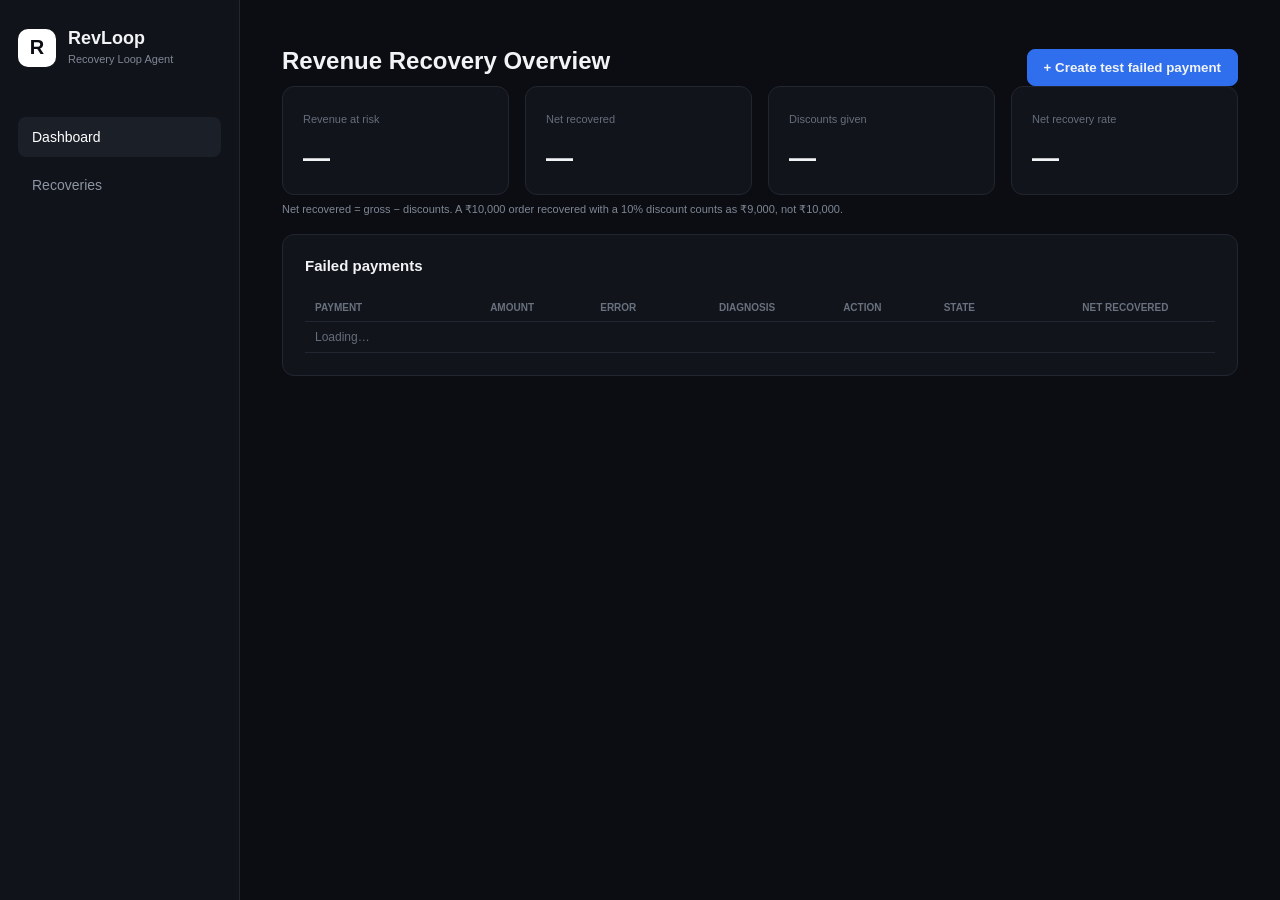
==== frontend/index.html @ 869bfd3f "Finalize RevLoop AI revenue recovery agent" ====
<!DOCTYPE html>
<html lang="en">
<head>
  <meta charset="UTF-8" />
  <meta name="viewport" content="width=device-width, initial-scale=1.0" />
  <title>RevLoop — AI Revenue Recovery Agent</title>
  <link rel="stylesheet" href="style.css" />
</head>
<body>
<div class="app">
  <aside class="sidebar">
    <div class="logo">
      <div class="logo-mark">R</div>
      <div><h1>RevLoop</h1><span>Recovery Loop Agent</span></div>
    </div>
    <nav>
      <a class="nav-item active" href="index.html">Dashboard</a>
      <a class="nav-item" href="recoveries.html">Recoveries</a>
    </nav>
    <div class="sidebar-bottom">
      <span class="honesty-note" id="mode-note"></span>
    </div>
  </aside>

  <main class="main">
    <div class="panel-header">
      <h2>Revenue Recovery Overview</h2>
      <div class="action-buttons">
        <button class="primary" id="seed-btn">+ Create test failed payment</button>
      </div>
    </div>

    <div class="metrics" id="metrics">
      <div class="metric-card"><div class="metric-top"><span class="metric-label">Revenue at risk</span></div><div class="metric-value" id="m-at-risk">—</div></div>
      <div class="metric-card"><div class="metric-top"><span class="metric-label">Net recovered</span></div><div class="metric-value" id="m-net">—</div></div>
      <div class="metric-card"><div class="metric-top"><span class="metric-label">Discounts given</span></div><div class="metric-value" id="m-disc">—</div></div>
      <div class="metric-card"><div class="metric-top"><span class="metric-label">Net recovery rate</span></div><div class="metric-value" id="m-rate">—</div></div>
    </div>
    <p class="honesty-note">Net recovered = gross − discounts. A ₹10,000 order recovered with a 10% discount counts as ₹9,000, not ₹10,000.</p>

    <div class="panel transactions-panel">
      <div class="panel-header"><h3>Failed payments</h3></div>
      <div class="table-wrapper">
        <table class="ev-table" id="txn-table">
          <thead><tr>
            <th>Payment</th><th>Amount</th><th>Error</th><th>Diagnosis</th>
            <th>Action</th><th>State</th><th>Net recovered</th><th></th>
          </tr></thead>
          <tbody><tr><td colspan="8" class="loading">Loading…</td></tr></tbody>
        </table>
      </div>
    </div>
  </main>
</div>
<script src="common.js"></script>
<script src="app.js"></script>
</body>
</html>
---- frontend/style.css ----
* {
    box-sizing: border-box;
    margin: 0;
    padding: 0;
}

body {
    font-family: Inter, Arial, sans-serif;
    background: #0b0d12;
    color: #f1f3f5;
}

.app {
    display: flex;
    min-height: 100vh;
}


/* SIDEBAR */

.sidebar {
    width: 240px;
    background: #10131a;
    border-right: 1px solid #222630;
    padding: 28px 18px;
    display: flex;
    flex-direction: column;
}

.logo {
    display: flex;
    align-items: center;
    gap: 12px;
    margin-bottom: 50px;
}

.logo-mark {
    width: 38px;
    height: 38px;
    border-radius: 10px;
    background: #ffffff;
    color: #0b0d12;
    display: flex;
    align-items: center;
    justify-content: center;
    font-weight: 800;
    font-size: 20px;
}

.logo h1 {
    font-size: 18px;
}

.logo span {
    color: #7f8795;
    font-size: 11px;
}

nav {
    display: flex;
    flex-direction: column;
    gap: 8px;
}

.nav-item {
    padding: 12px 14px;
    border-radius: 8px;
    color: #8d95a3;
    text-decoration: none;
    display: flex;
    gap: 12px;
    align-items: center;
    font-size: 14px;
}

.nav-item.active {
    background: #1b1f28;
    color: white;
}

.sidebar-bottom {
    margin-top: auto;
}

.ai-status {
    border: 1px solid #252a34;
    border-radius: 10px;
    padding: 12px;
    display: flex;
    gap: 10px;
    align-items: center;
}

.status-dot,
.pulse {
    width: 8px;
    height: 8px;
    border-radius: 50%;
    background: #54d68a;
}

.ai-status strong {
    display: block;
    font-size: 12px;
}

.ai-status span {
    color: #727987;
    font-size: 10px;
}


/* MAIN */

.main {
    flex: 1;
    padding: 35px 42px;
    max-width: 1500px;
}

.header {
    display: flex;
    justify-content: space-between;
    align-items: center;
    margin-bottom: 30px;
}

.header h2 {
    font-size: 26px;
}

.header p {
    color: #7e8694;
    margin-top: 5px;
}

.header-status {
    border: 1px solid #27302d;
    padding: 9px 13px;
    border-radius: 20px;
    font-size: 12px;
    color: #a9b1bc;
    display: flex;
    gap: 8px;
    align-items: center;
}


/* METRICS */

.metrics {
    display: grid;
    grid-template-columns: repeat(4, 1fr);
    gap: 16px;
}

.metric-card,
.panel {
    background: #11141b;
    border: 1px solid #222630;
    border-radius: 12px;
}

.metric-card {
    padding: 20px;
}

.metric-top {
    display: flex;
    justify-content: space-between;
    color: #858d9b;
    font-size: 13px;
}

.metric-icon {
    width: 28px;
    height: 28px;
    border-radius: 7px;
    background: #1c2029;
    display: flex;
    align-items: center;
    justify-content: center;
    color: white;
}

.metric-value {
    font-size: 27px;
    font-weight: 700;
    margin-top: 18px;
}

.metric-label {
    color: #666e7c;
    font-size: 11px;
    margin-top: 6px;
}


/* PANELS */

.overview-grid {
    display: grid;
    grid-template-columns: 1fr 1fr;
    gap: 16px;
    margin-top: 18px;
}

.panel {
    padding: 22px;
}

.panel-header {
    display: flex;
    justify-content: space-between;
    align-items: center;
}

.panel-header h3 {
    font-size: 15px;
}

.panel-header p {
    color: #697180;
    font-size: 11px;
    margin-top: 4px;
}

.panel-header button {
    background: #1c2029;
    border: 1px solid #2b303a;
    color: white;
    padding: 7px 12px;
    border-radius: 6px;
    cursor: pointer;
}


/* RECOVERY */

.recovery-visual {
    display: flex;
    align-items: center;
    gap: 40px;
    margin-top: 25px;
}

.circle {
    width: 150px;
    height: 150px;
    border-radius: 50%;
    border: 12px solid #242a34;
    display: flex;
    justify-content: center;
    align-items: center;
}

.circle strong {
    display: block;
    text-align: center;
    font-size: 26px;
}

.circle span {
    color: #737b88;
    font-size: 10px;
}

.recovery-info {
    display: flex;
    flex-direction: column;
    gap: 14px;
}

.recovery-info span {
    display: block;
    color: #717987;
    font-size: 11px;
}

.recovery-info strong {
    font-size: 15px;
}


/* AI */

.ai-badge {
    background: #242833;
    border-radius: 5px;
    padding: 5px 8px;
    font-size: 10px;
}

#ai-decision {
    display: flex;
    gap: 15px;
    align-items: flex-start;
    margin-top: 30px;
}

.decision-icon {
    width: 42px;
    height: 42px;
    border-radius: 10px;
    background: #1d2823;
    display: flex;
    justify-content: center;
    align-items: center;
}

#ai-decision strong {
    font-size: 14px;
}

#ai-decision p {
    color: #747c89;
    font-size: 12px;
    line-height: 1.6;
    margin-top: 6px;
}


/* TABLE */

.transactions-panel {
    margin-top: 18px;
}

.table-wrapper {
    overflow-x: auto;
    margin-top: 20px;
}

table {
    width: 100%;
    border-collapse: collapse;
}

th {
    text-align: left;
    color: #69717e;
    font-size: 10px;
    text-transform: uppercase;
    padding: 12px;
    border-bottom: 1px solid #242832;
}

td {
    padding: 15px 12px;
    border-bottom: 1px solid #1d2129;
    font-size: 12px;
}

.payment-id {
    font-family: monospace;
    color: #c7ccd4;
}

.failure {
    color: #b4bbc5;
}

.recovery {
    color: #8ed9ad;
}

.badge {
    padding: 5px 8px;
    border-radius: 5px;
    font-size: 10px;
}

.badge-failed {
    background: #292022;
    color: #e0a5a5;
}

.badge-recovered {
    background: #1d2922;
    color: #8fd8a9;
}

.loading {
    text-align: center;
    color: #656d79;
    padding: 30px;
}


/* MOBILE */

@media (max-width: 900px) {

    .sidebar {
        display: none;
    }

    .main {
        padding: 25px 18px;
    }

    .metrics {
        grid-template-columns: 1fr 1fr;
    }

    .overview-grid {
        grid-template-columns: 1fr;
    }
}

@media (max-width: 550px) {

    .metrics {
        grid-template-columns: 1fr;
    }
}

/* ============================= */
/* TRANSACTION DETAILS */
/* ============================= */

.back-link {
    display: inline-block;
    color: #858d9b;
    text-decoration: none;
    font-size: 12px;
    margin-bottom: 12px;
}

.back-link:hover {
    color: white;
}

.transaction-loading {
    margin-top: 18px;
}

.transaction-error {
    margin-top: 18px;
    padding: 30px;
}

.transaction-error h3 {
    font-size: 16px;
    margin-bottom: 8px;
}

.transaction-error p {
    color: #747c89;
    font-size: 12px;
    margin-bottom: 20px;
}

.transaction-hero {
    margin-top: 18px;
    padding: 28px;
    display: flex;
    justify-content: space-between;
    align-items: center;
}

.detail-label {
    display: block;
    color: #69717e;
    font-size: 10px;
    text-transform: uppercase;
    letter-spacing: 0.6px;
    margin-bottom: 8px;
}

.transaction-amount {
    font-size: 34px;
    font-weight: 700;
    margin-bottom: 12px;
}

.transaction-summary {
    display: flex;
    gap: 50px;
}

.transaction-summary span {
    display: block;
    color: #69717e;
    font-size: 10px;
    margin-bottom: 6px;
}

.transaction-summary strong {
    font-size: 13px;
}

.transaction-grid {
    display: grid;
    grid-template-columns: 1fr 1fr;
    gap: 18px;
    margin-top: 18px;
}

.detail-panel {
    padding: 22px;
    margin-top: 18px;
}

.transaction-grid .detail-panel {
    margin-top: 0;
}

.detail-list {
    margin-top: 22px;
}

.detail-row {
    display: flex;
    justify-content: space-between;
    gap: 20px;
    padding: 13px 0;
    border-bottom: 1px solid #1d2129;
}

.detail-row:last-child {
    border-bottom: none;
}

.detail-row span {
    color: #737b88;
    font-size: 11px;
}

.detail-row strong {
    color: #d6dae0;
    font-size: 12px;
    text-align: right;
}

.detail-row-column {
    display: block;
}

.detail-row-column strong {
    display: block;
    text-align: left;
    margin-top: 8px;
    line-height: 1.6;
}

.mono {
    font-family: monospace;
}

.error-code {
    color: #dca4a4 !important;
}

.ai-detail-panel {
    margin-top: 18px;
}

.ai-decision-detail {
    display: flex;
    gap: 15px;
    align-items: flex-start;
    margin-top: 25px;
}

.ai-decision-detail .decision-icon {
    flex-shrink: 0;
}

.ai-action {
    display: block;
    font-size: 16px !important;
    margin-bottom: 7px;
}

.ai-decision-detail p {
    color: #747c89;
    font-size: 12px;
    line-height: 1.6;
    max-width: 700px;
}

.recovery-area {
    margin-top: 22px;
}

.recovery-area .recovery-info {
    display: grid;
    grid-template-columns: 180px 1fr;
    gap: 18px;
}

.recovery-area .recovery-info span {
    display: block;
    color: #69717e;
    font-size: 10px;
    margin-bottom: 6px;
}

.recovery-area .recovery-info strong {
    font-size: 12px;
    color: #d6dae0;
    word-break: break-all;
}

.recovery-button {
    display: inline-block;
    background: #f1f3f5;
    color: #0b0d12;
    text-decoration: none;
    padding: 9px 14px;
    border-radius: 6px;
    font-size: 11px;
    font-weight: 600;
}

.recovery-button:hover {
    opacity: 0.9;
}

/* ============================= */
/* SIDEBAR NAVIGATION FIX */
/* ============================= */

.sidebar {
    position: relative;
    z-index: 100;
}

.sidebar nav {
    position: relative;
    z-index: 101;
}

.nav-item {
    position: relative;
    z-index: 102;
    cursor: pointer;
}

.nav-item:hover {
    background: #181c24;
    color: white;
}
/* =========================================================
   THEME SYSTEM
   ========================================================= */

/* Theme transition */
body,
.sidebar,
.metric-card,
.panel,
.ai-status,
.nav-item,
.panel-header button,
.metric-icon,
.header-status,
.circle,
.ai-badge,
.detail-row {
    transition:
        background-color 0.2s ease,
        color 0.2s ease,
        border-color 0.2s ease;
}


/* =========================================================
   LIGHT MODE
   ========================================================= */

body.light-mode {
    background: #f5f6f8;
    color: #17191d;
}


/* SIDEBAR */

body.light-mode .sidebar {
    background: #ffffff;
    border-right-color: #e1e4e8;
}

body.light-mode .logo-mark {
    background: #17191d;
    color: #ffffff;
}

body.light-mode .logo h1 {
    color: #17191d;
}

body.light-mode .logo span {
    color: #7b818b;
}

body.light-mode .nav-item {
    color: #68707c;
}

body.light-mode .nav-item:hover {
    background: #f1f3f5;
    color: #17191d;
}

body.light-mode .nav-item.active {
    background: #e9ebef;
    color: #17191d;
}

body.light-mode .ai-status {
    border-color: #e1e4e8;
}

body.light-mode .ai-status strong {
    color: #25282d;
}

body.light-mode .ai-status span {
    color: #858b95;
}


/* HEADER */

body.light-mode .header h2 {
    color: #17191d;
}

body.light-mode .header p {
    color: #747b86;
}

body.light-mode .header-status {
    border-color: #dfe3e7;
    color: #68707c;
}


/* CARDS / PANELS */

body.light-mode .metric-card,
body.light-mode .panel {
    background: #ffffff;
    border-color: #e1e4e8;
}

body.light-mode .metric-top {
    color: #6e7580;
}

body.light-mode .metric-icon {
    background: #f0f2f4;
    color: #25282d;
}

body.light-mode .metric-value {
    color: #17191d;
}

body.light-mode .metric-label {
    color: #858b95;
}


/* PANEL HEADERS */

body.light-mode .panel-header h3 {
    color: #25282d;
}

body.light-mode .panel-header p {
    color: #7b818b;
}

body.light-mode .panel-header button {
    background: #f0f2f4;
    border-color: #dce0e5;
    color: #25282d;
}

body.light-mode .panel-header button:hover {
    background: #e7e9ec;
}


/* RECOVERY */

body.light-mode .circle {
    border-color: #e1e4e8;
}

body.light-mode .circle strong {
    color: #17191d;
}

body.light-mode .circle span {
    color: #7b818b;
}

body.light-mode .recovery-info span {
    color: #7b818b;
}

body.light-mode .recovery-info strong {
    color: #25282d;
}


/* AI */

body.light-mode .ai-badge {
    background: #eef0f3;
    color: #4f5661;
}

body.light-mode .decision-icon {
    background: #edf5ef;
    color: #25633c;
}

body.light-mode #ai-decision strong {
    color: #25282d;
}

body.light-mode #ai-decision p {
    color: #747b86;
}


/* TABLE */

body.light-mode th {
    color: #737a85;
    border-bottom-color: #e1e4e8;
}

body.light-mode td {
    color: #343941;
    border-bottom-color: #eceef1;
}

body.light-mode .payment-id {
    color: #343941;
}

body.light-mode .failure {
    color: #656c77;
}

body.light-mode .recovery {
    color: #277344;
}

body.light-mode .loading {
    color: #858b95;
}


/* BADGES */

body.light-mode .badge-failed {
    background: #f8eded;
    color: #a34c4c;
}

body.light-mode .badge-recovered {
    background: #edf7f0;
    color: #287447;
}


/* TRANSACTION DETAILS */

body.light-mode .back-link {
    color: #69717d;
}

body.light-mode .back-link:hover {
    color: #17191d;
}

body.light-mode .detail-label {
    color: #747b86;
}

body.light-mode .transaction-amount {
    color: #17191d;
}

body.light-mode .transaction-summary span {
    color: #747b86;
}

body.light-mode .transaction-summary strong {
    color: #25282d;
}

body.light-mode .detail-row {
    border-bottom-color: #e6e8eb;
}

body.light-mode .detail-row span {
    color: #747b86;
}

body.light-mode .detail-row strong {
    color: #343941;
}

body.light-mode .error-code {
    color: #a34c4c !important;
}

body.light-mode .ai-decision-detail p {
    color: #747b86;
}

body.light-mode .recovery-area .recovery-info span {
    color: #747b86;
}

body.light-mode .recovery-area .recovery-info strong {
    color: #343941;
}

body.light-mode .recovery-button {
    background: #17191d;
    color: #ffffff;
}


/* =========================================================
   SETTINGS PAGE
   ========================================================= */

.settings-section {
    margin-top: 18px;
}

.settings-list {
    margin-top: 20px;
}

.setting-row {
    display: flex;
    justify-content: space-between;
    align-items: center;
    gap: 30px;
    padding: 18px 0;
    border-bottom: 1px solid #242832;
}

.setting-row:last-child {
    border-bottom: none;
}

.setting-info strong {
    display: block;
    font-size: 13px;
    margin-bottom: 5px;
}

.setting-info p {
    color: #747c89;
    font-size: 11px;
    line-height: 1.5;
}


/* THEME TOGGLE */

.theme-toggle {
    display: flex;
    background: #1b1f28;
    border: 1px solid #2a2f39;
    border-radius: 8px;
    padding: 4px;
    gap: 4px;
    flex-shrink: 0;
}

.theme-option {
    border: none;
    background: transparent;
    color: #858d9b;
    padding: 8px 14px;
    border-radius: 6px;
    cursor: pointer;
    font-size: 11px;
}

.theme-option:hover {
    color: white;
}

.theme-option.active {
    background: #f1f3f5;
    color: #0b0d12;
}


/* STATUS */

.system-status {
    display: flex;
    align-items: center;
    gap: 9px;
}

.system-status .status-dot {
    flex-shrink: 0;
}

.status-online {
    color: #54d68a;
    font-size: 12px;
}


/* LIGHT SETTINGS */

body.light-mode .setting-row {
    border-bottom-color: #e4e7ea;
}

body.light-mode .setting-info strong {
    color: #25282d;
}

body.light-mode .setting-info p {
    color: #747b86;
}

body.light-mode .theme-toggle {
    background: #f0f2f4;
    border-color: #dce0e5;
}

body.light-mode .theme-option {
    color: #737a85;
}

body.light-mode .theme-option:hover {
    color: #17191d;
}

body.light-mode .theme-option.active {
    background: #17191d;
    color: #ffffff;
}
/* =========================================================
   SETTINGS
   ========================================================= */

.settings-section {
    margin-top: 18px;
}

.settings-list {
    margin-top: 20px;
}

.setting-row {
    display: flex;
    justify-content: space-between;
    align-items: center;
    gap: 30px;
    padding: 18px 0;
    border-bottom: 1px solid #242832;
}

.setting-row:last-child {
    border-bottom: none;
}

.setting-info {
    flex: 1;
}

.setting-info strong {
    display: block;
    font-size: 13px;
    margin-bottom: 5px;
}

.setting-info p {
    color: #747c89;
    font-size: 11px;
    line-height: 1.5;
}


/* THEME TOGGLE */

.theme-toggle {
    display: flex;
    background: #1b1f28;
    border: 1px solid #2a2f39;
    border-radius: 8px;
    padding: 4px;
    gap: 4px;
    flex-shrink: 0;
}

.theme-option {
    border: none;
    background: transparent;
    color: #858d9b;
    padding: 8px 14px;
    border-radius: 6px;
    cursor: pointer;
    font-size: 11px;
    font-family: inherit;
}

.theme-option:hover {
    color: white;
}

.theme-option.active {
    background: #f1f3f5;
    color: #0b0d12;
}


/* SYSTEM STATUS */

.system-status {
    display: flex;
    align-items: center;
    gap: 9px;
    flex-shrink: 0;
}

.status-online {
    color: #54d68a;
    font-size: 12px;
}

.status-offline {
    color: #d66a6a;
    font-size: 12px;
}

.offline-dot {
    background: #d66a6a !important;
}


/* =========================================================
   LIGHT MODE
   ========================================================= */

body.light-mode {
    background: #f5f6f8;
    color: #17191d;
}

body.light-mode .sidebar {
    background: #ffffff;
    border-right-color: #e1e4e8;
}

body.light-mode .logo-mark {
    background: #17191d;
    color: #ffffff;
}

body.light-mode .logo h1 {
    color: #17191d;
}

body.light-mode .logo span {
    color: #7b818b;
}

body.light-mode .nav-item {
    color: #68707c;
}

body.light-mode .nav-item:hover {
    background: #f1f3f5;
    color: #17191d;
}

body.light-mode .nav-item.active {
    background: #e9ebef;
    color: #17191d;
}

body.light-mode .header h2 {
    color: #17191d;
}

body.light-mode .header p {
    color: #747b86;
}

body.light-mode .header-status {
    border-color: #dfe3e7;
    color: #68707c;
}

body.light-mode .metric-card,
body.light-mode .panel {
    background: #ffffff;
    border-color: #e1e4e8;
}

body.light-mode .metric-top {
    color: #6e7580;
}

body.light-mode .metric-icon {
    background: #f0f2f4;
    color: #25282d;
}

body.light-mode .metric-value {
    color: #17191d;
}

body.light-mode .metric-label {
    color: #858b95;
}

body.light-mode .panel-header h3 {
    color: #25282d;
}

body.light-mode .panel-header p {
    color: #7b818b;
}

body.light-mode .panel-header button {
    background: #f0f2f4;
    border-color: #dce0e5;
    color: #25282d;
}

body.light-mode .circle {
    border-color: #e1e4e8;
}

body.light-mode .circle strong {
    color: #17191d;
}

body.light-mode .circle span {
    color: #7b818b;
}

body.light-mode .recovery-info span {
    color: #7b818b;
}

body.light-mode .recovery-info strong {
    color: #25282d;
}

body.light-mode .ai-badge {
    background: #eef0f3;
    color: #4f5661;
}

body.light-mode .decision-icon {
    background: #edf5ef;
    color: #25633c;
}

body.light-mode #ai-decision strong {
    color: #25282d;
}

body.light-mode #ai-decision p {
    color: #747b86;
}

body.light-mode th {
    color: #737a85;
    border-bottom-color: #e1e4e8;
}

body.light-mode td {
    color: #343941;
    border-bottom-color: #eceef1;
}

body.light-mode .payment-id {
    color: #343941;
}

body.light-mode .failure {
    color: #656c77;
}

body.light-mode .loading {
    color: #858b95;
}

body.light-mode .badge-failed {
    background: #f8eded;
    color: #a34c4c;
}

body.light-mode .badge-recovered {
    background: #edf7f0;
    color: #287447;
}

body.light-mode .back-link {
    color: #69717d;
}

body.light-mode .back-link:hover {
    color: #17191d;
}

body.light-mode .detail-label {
    color: #747b86;
}

body.light-mode .transaction-amount {
    color: #17191d;
}

body.light-mode .transaction-summary span {
    color: #747b86;
}

body.light-mode .transaction-summary strong {
    color: #25282d;
}

body.light-mode .detail-row {
    border-bottom-color: #e6e8eb;
}

body.light-mode .detail-row span {
    color: #747b86;
}

body.light-mode .detail-row strong {
    color: #343941;
}

body.light-mode .error-code {
    color: #a34c4c !important;
}

body.light-mode .ai-decision-detail p {
    color: #747b86;
}

body.light-mode .recovery-area .recovery-info span {
    color: #747b86;
}

body.light-mode .recovery-area .recovery-info strong {
    color: #343941;
}

body.light-mode .recovery-button {
    background: #17191d;
    color: #ffffff;
}


/* SETTINGS LIGHT MODE */

body.light-mode .setting-row {
    border-bottom-color: #e4e7ea;
}

body.light-mode .setting-info strong {
    color: #25282d;
}

body.light-mode .setting-info p {
    color: #747b86;
}

body.light-mode .theme-toggle {
    background: #f0f2f4;
    border-color: #dce0e5;
}

body.light-mode .theme-option {
    color: #737a85;
}

body.light-mode .theme-option:hover {
    color: #17191d;
}

body.light-mode .theme-option.active {
    background: #17191d;
    color: #ffffff;
}
/* =========================================================
   LOGIN
   ========================================================= */

.login-page {
    min-height: 100vh;
    display: flex;
    justify-content: center;
    align-items: center;
    padding: 30px;
    background: #0b0d12;
}

.login-card {
    width: 100%;
    max-width: 410px;
    background: #11141b;
    border: 1px solid #222630;
    border-radius: 14px;
    padding: 32px;
}

.login-logo {
    display: flex;
    align-items: center;
    gap: 12px;
    margin-bottom: 40px;
}

.login-logo h1 {
    font-size: 18px;
}

.login-logo span {
    color: #7f8795;
    font-size: 11px;
}

.login-header {
    margin-bottom: 25px;
}

.login-header h2 {
    font-size: 22px;
    margin-bottom: 7px;
}

.login-header p {
    color: #747c89;
    font-size: 12px;
}

.login-field {
    margin-bottom: 18px;
}

.login-field label {
    display: block;
    color: #aeb5bf;
    font-size: 11px;
    margin-bottom: 7px;
}

.login-field input {
    width: 100%;
    padding: 11px 12px;
    border-radius: 7px;
    border: 1px solid #2a2f39;
    background: #0b0d12;
    color: #f1f3f5;
    font-family: inherit;
    font-size: 12px;
    outline: none;
}

.login-field input:focus {
    border-color: #59616e;
}

.login-error {
    min-height: 18px;
    color: #d66a6a;
    font-size: 11px;
    margin-bottom: 10px;
}

.login-button {
    width: 100%;
    padding: 11px;
    border: none;
    border-radius: 7px;
    background: #f1f3f5;
    color: #0b0d12;
    font-family: inherit;
    font-size: 12px;
    font-weight: 600;
    cursor: pointer;
}

.login-button:hover {
    opacity: 0.9;
}

.login-footer {
    margin-top: 25px;
    padding-top: 18px;
    border-top: 1px solid #242832;
    display: flex;
    align-items: center;
    gap: 8px;
    color: #727987;
    font-size: 10px;
}


/* LOGIN LIGHT MODE */

body.light-mode .login-page {
    background: #f5f6f8;
}

body.light-mode .login-card {
    background: #ffffff;
    border-color: #e1e4e8;
}

body.light-mode .login-header h2 {
    color: #17191d;
}

body.light-mode .login-header p {
    color: #747b86;
}

body.light-mode .login-field label {
    color: #5f6670;
}

body.light-mode .login-field input {
    background: #f8f9fa;
    border-color: #dce0e5;
    color: #17191d;
}

body.light-mode .login-button {
    background: #17191d;
    color: #ffffff;
}

body.light-mode .login-footer {
    border-top-color: #e4e7ea;
    color: #747b86;
}
.recovery-circle {
    --recovery-progress: 0%;

    width: 150px;
    height: 150px;

    border-radius: 50%;

    background:
        conic-gradient(
            #3ddc97 var(--recovery-progress),
            #252b36 var(--recovery-progress)
        );

    display: flex;
    align-items: center;
    justify-content: center;

    transition:
        background 0.8s ease,
        transform 0.2s ease;

    position: relative;
}

.recovery-circle::after {
    content: "";
    position: absolute;

    width: 116px;
    height: 116px;

    border-radius: 50%;

    background: #11141a;
}

.recovery-circle-inner {
    position: relative;
    z-index: 2;

    display: flex;
    flex-direction: column;
    align-items: center;
    justify-content: center;

    text-align: center;
}

.recovery-circle-inner strong {
    font-size: 27px;
    font-weight: 700;
}

.recovery-circle-inner span {
    margin-top: 3px;
    font-size: 12px;
    opacity: 0.65;
}

.recovery-circle:hover {
    transform: scale(1.04);
}

.recovery-circle:hover::before {
    content: attr(data-progress);
    position: absolute;

    bottom: -35px;

    background: #1b2029;
    padding: 6px 10px;

    border-radius: 6px;

    font-size: 12px;

    white-space: nowrap;

    z-index: 10;
}
/* =========================================================
   REVLOOP — PREMIUM DASHBOARD OVERRIDES
   ========================================================= */


/* =========================================================
   GREEN RECOVERY ACCENT
   ========================================================= */

:root {
    --recovery-green: #3ddc84;
    --recovery-green-dark: #1f9d5a;
    --recovery-track: #252c38;
}


/* =========================================================
   METRIC CARDS
   ========================================================= */

.metric-card {

    transition:
        transform 0.2s ease,
        border-color 0.2s ease,
        box-shadow 0.2s ease;

}


.metric-card:hover {

    transform: translateY(-3px);

    border-color:
        rgba(61, 220, 132, 0.28);

    box-shadow:
        0 8px 30px rgba(0, 0, 0, 0.18);

}


.metric-value {

    letter-spacing: -0.5px;

}


/* Make recovered values subtly green */

#revenue-recovered {

    color: var(--recovery-green);

}


#recovery-rate {

    color: var(--recovery-green);

}


/* =========================================================
   RECOVERY CIRCLE
   ========================================================= */

#recovery-circle {

    --recovery-progress: 0%;

    width: 150px;
    height: 150px;

    min-width: 150px;
    min-height: 150px;

    border-radius: 50%;

    position: relative;

    display: flex;

    align-items: center;
    justify-content: center;

    /*
       IMPORTANT:
       This is the actual progress ring.
    */

    background:
        conic-gradient(
            var(--recovery-green)
                0%
                var(--recovery-progress),

            var(--recovery-track)
                var(--recovery-progress)
                100%
        ) !important;

    border: none !important;

    box-shadow:
        0 0 0 1px rgba(61, 220, 132, 0.05);

    cursor: pointer;

    transition:
        transform 0.25s ease,
        filter 0.25s ease;

}


/*
   Inner cut-out.
*/

#recovery-circle::after {

    content: "";

    position: absolute;

    width: 116px;
    height: 116px;

    border-radius: 50%;

    background:
        #11141a !important;

    z-index: 1;

}


/*
   Center text.
*/

#recovery-circle .circle-inner {

    position: relative;

    z-index: 2;

    width: 100%;
    height: 100%;

    display: flex;

    align-items: center;
    justify-content: center;

    flex-direction: column;

    text-align: center;

}


#recovery-circle .circle-inner strong {

    font-size: 27px;

    font-weight: 700;

    letter-spacing: -0.8px;

}


#recovery-circle .circle-inner span {

    margin-top: 3px;

    font-size: 12px;

    color: #7f8ba3;

}


/* =========================================================
   CIRCLE HOVER
   ========================================================= */

#recovery-circle:hover {

    transform: scale(1.045);

    filter:
        drop-shadow(
            0 0 12px
            rgba(61, 220, 132, 0.18)
        );

}


/*
   Tooltip.
*/

#recovery-circle::before {

    content: attr(data-progress);

    position: absolute;

    left: 50%;

    bottom: -42px;

    transform:
        translateX(-50%)
        translateY(5px);

    opacity: 0;

    pointer-events: none;

    white-space: nowrap;

    background: #171c24;

    border:
        1px solid
        rgba(61, 220, 132, 0.45);

    color: #e8edf5;

    padding: 7px 11px;

    border-radius: 7px;

    font-size: 12px;

    z-index: 20;

    transition:
        opacity 0.2s ease,
        transform 0.2s ease;

}


#recovery-circle:hover::before {

    opacity: 1;

    transform:
        translateX(-50%)
        translateY(0);

}


/* =========================================================
   RECOVERY INFO
   ========================================================= */

.recovery-info {

    min-width: 180px;

}


.recovery-info > div {

    padding: 9px 0;

    border-bottom:
        1px solid
        rgba(255, 255, 255, 0.06);

}


.recovery-info > div:last-child {

    border-bottom: none;

}


.recovery-info span {

    display: block;

    color: #71809a;

    font-size: 12px;

    margin-bottom: 3px;

}


.recovery-info strong {

    font-size: 16px;

}


.recovery-info > div:nth-child(2) strong {

    color: var(--recovery-green);

}


/* =========================================================
   AI RECOVERY ENGINE
   ========================================================= */

.ai-panel {

    transition:
        border-color 0.2s ease,
        box-shadow 0.2s ease;

}


.ai-panel:hover {

    border-color:
        rgba(61, 220, 132, 0.22);

    box-shadow:
        0 8px 30px rgba(0, 0, 0, 0.16);

}


.ai-badge {

    border:
        1px solid
        rgba(61, 220, 132, 0.25);

}


.decision-icon {

    transition:
        transform 0.25s ease,
        box-shadow 0.25s ease;

}


.ai-panel:hover .decision-icon {

    transform: rotate(-8deg) scale(1.05);

    box-shadow:
        0 0 18px
        rgba(61, 220, 132, 0.12);

}


/* =========================================================
   RECOVERY LINKS
   ========================================================= */

.recovery-link {

    color: #a78bfa;

    text-decoration: none;

    font-weight: 500;

    transition:
        color 0.2s ease;

}


.recovery-link:hover {

    color: #c4b5fd;

    text-decoration: underline;

}


/* =========================================================
   PAYMENT IDS
   ========================================================= */

.payment-link {

    color: #a78bfa;

    text-decoration: none;

    font-weight: 600;

    transition:
        color 0.2s ease;

}


.payment-link:hover {

    color: #c4b5fd;

    text-decoration: underline;

}


/* =========================================================
   STATUS
   ========================================================= */

.status-badge {

    border-radius: 5px;

    padding:
        4px 8px;

    font-size: 11px;

}


/* =========================================================
   REFRESH BUTTON
   ========================================================= */

.refresh-btn,
.transactions-panel button {

    transition:
        transform 0.15s ease,
        background 0.15s ease,
        border-color 0.15s ease;

}


.refresh-btn:hover,
.transactions-panel button:hover {

    transform: translateY(-1px);

    border-color:
        rgba(61, 220, 132, 0.3);

}


/* =========================================================
   SIDEBAR
   ========================================================= */

.nav-item {

    transition:
        background 0.18s ease,
        color 0.18s ease,
        padding-left 0.18s ease;

}


.nav-item:hover {

    padding-left: 20px;

}


/* =========================================================
   AI ENGINE STATUS
   ========================================================= */

.status-dot {

    box-shadow:
        0 0 8px
        rgba(61, 220, 132, 0.55);

}


/* =========================================================
   LOGOUT
   ========================================================= */

.logout-button {

    transition:
        background 0.18s ease,
        border-color 0.18s ease,
        transform 0.18s ease;

}


.logout-button:hover {

    background:
        rgba(255, 255, 255, 0.05);

    border-color:
        rgba(255, 255, 255, 0.14);

    transform:
        translateY(-1px);

}
/* =====================================================
   RevLoop merged build — intelligence panel additions
   ===================================================== */

.intel-grid { display: grid; grid-template-columns: 1fr 1fr; gap: 18px; margin-top: 18px; }
@media (max-width: 900px) { .intel-grid { grid-template-columns: 1fr; } }

.ev-table { width: 100%; border-collapse: collapse; font-size: 13px; }
.ev-table th, .ev-table td { padding: 8px 10px; border-bottom: 1px solid #222630; text-align: right; }
.ev-table th:first-child, .ev-table td:first-child { text-align: left; }
.ev-table tr.chosen td { color: #7ce38b; font-weight: 700; }

.guardrail-list { list-style: none; font-size: 13px; }
.guardrail-list li { padding: 6px 0; border-bottom: 1px solid #1a1e27; }
.guardrail-pass { color: #7ce38b; }
.guardrail-fail { color: #ff7b72; }

.reasoning-box { background: #10131a; border: 1px solid #222630; border-radius: 10px;
                 padding: 12px 14px; font-size: 13px; line-height: 1.5; margin-top: 10px; }
.badge { display: inline-block; padding: 3px 10px; border-radius: 999px; font-size: 11px;
         font-weight: 700; letter-spacing: .4px; background: #1b2130; color: #9fb3d1; }
.badge.recovered { background: #12351f; color: #7ce38b; }
.badge.awaiting { background: #2f2a12; color: #e3c96b; }
.badge.stopped { background: #351212; color: #ff7b72; }
.honesty-note { font-size: 11px; color: #7f8795; margin-top: 8px; }
.action-buttons { display: flex; gap: 10px; flex-wrap: wrap; margin-top: 14px; }
.action-buttons button { cursor: pointer; border: 1px solid #2c3342; background: #171c26;
                         color: #f1f3f5; border-radius: 8px; padding: 10px 16px; font-weight: 600; }
.action-buttons button.primary { background: #2f6fed; border-color: #2f6fed; }
.action-buttons button:disabled { opacity: .45; cursor: not-allowed; }
.message-box { white-space: pre-wrap; background: #0f141c; border: 1px dashed #2c3342; border-radius: 10px; padding: 12px; font-size: 13px; margin-top: 10px; }
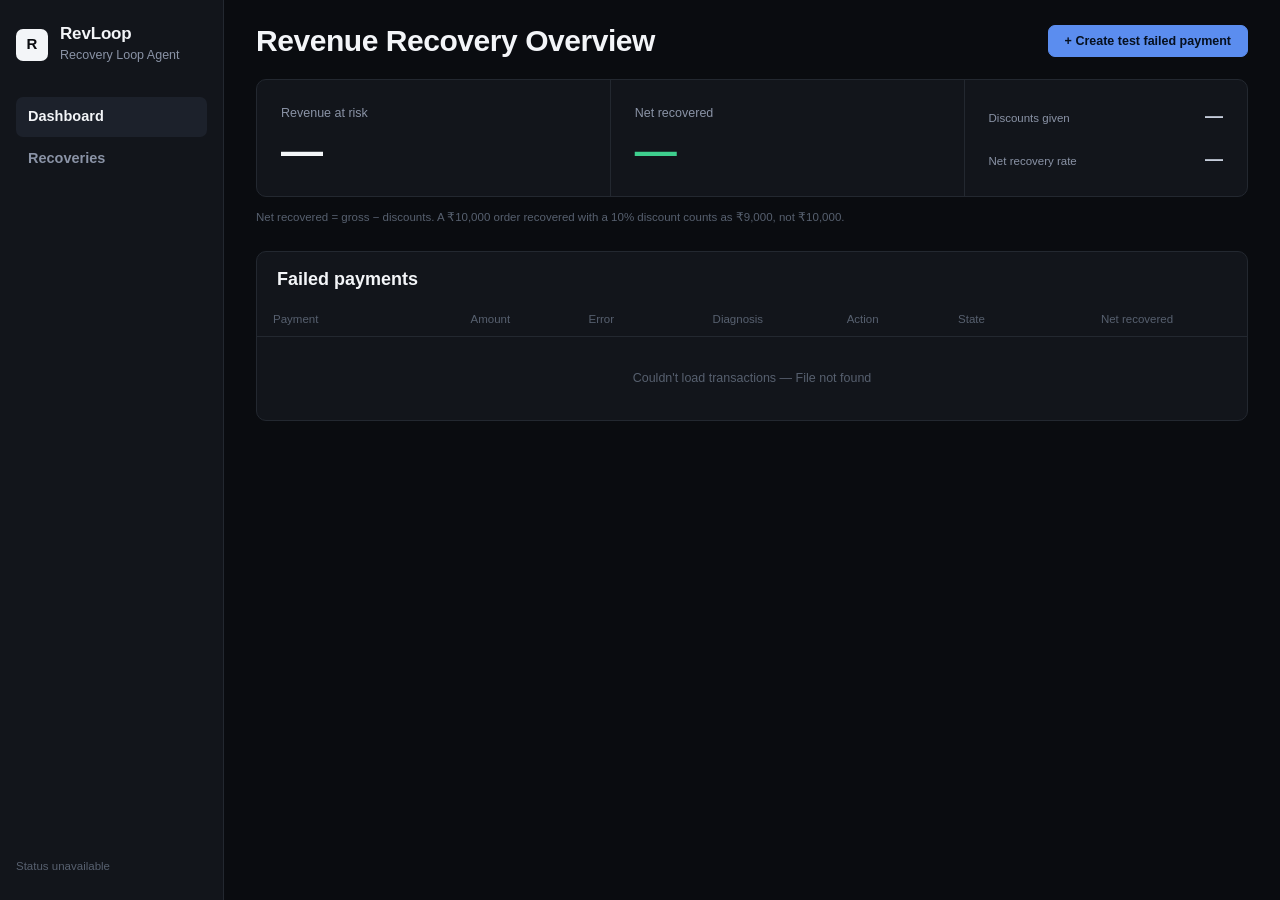
==== commit 9911f076: "Finalize UI and Groq integration" ====
--- a/frontend/index.html
+++ b/frontend/index.html
@@ -30,16 +30,33 @@
       </div>
     </div>
 
-    <div class="metrics" id="metrics">
-      <div class="metric-card"><div class="metric-top"><span class="metric-label">Revenue at risk</span></div><div class="metric-value" id="m-at-risk">—</div></div>
-      <div class="metric-card"><div class="metric-top"><span class="metric-label">Net recovered</span></div><div class="metric-value" id="m-net">—</div></div>
-      <div class="metric-card"><div class="metric-top"><span class="metric-label">Discounts given</span></div><div class="metric-value" id="m-disc">—</div></div>
-      <div class="metric-card"><div class="metric-top"><span class="metric-label">Net recovery rate</span></div><div class="metric-value" id="m-rate">—</div></div>
+    <div class="stat-rail" id="metrics">
+      <div class="stat-hero">
+        <div class="stat-label">Revenue at risk</div>
+        <div class="stat-value" id="m-at-risk">—</div>
+      </div>
+      <div class="stat-hero positive">
+        <div class="stat-label">Net recovered</div>
+        <div class="stat-value" id="m-net">—</div>
+      </div>
+      <div class="stat-minor-group">
+        <div class="stat-minor">
+          <span class="stat-label">Discounts given</span>
+          <span class="stat-value" id="m-disc">—</span>
+        </div>
+        <div class="stat-minor">
+          <span class="stat-label">Net recovery rate</span>
+          <span class="stat-value" id="m-rate">—</span>
+        </div>
+      </div>
     </div>
-    <p class="honesty-note">Net recovered = gross − discounts. A ₹10,000 order recovered with a 10% discount counts as ₹9,000, not ₹10,000.</p>
+    <p class="honesty-note dashboard-note">Net recovered = gross − discounts. A ₹10,000 order recovered with a 10% discount counts as ₹9,000, not ₹10,000.</p>
 
     <div class="panel transactions-panel">
-      <div class="panel-header"><h3>Failed payments</h3></div>
+      <div class="panel-header">
+        <h3>Failed payments</h3>
+        <div class="state-counts" id="state-counts"></div>
+      </div>
       <div class="table-wrapper">
         <table class="ev-table" id="txn-table">
           <thead><tr>
--- a/frontend/style.css
+++ b/frontend/style.css
@@ -1,2196 +1,621 @@
-* {
-    box-sizing: border-box;
-    margin: 0;
-    padding: 0;
-}
+/* ============================================================
+   RevLoop — design tokens
+   ============================================================ */
+:root {
+  /* Surfaces */
+  --bg: #0a0c10;
+  --surface: #12151b;
+  --surface-2: #171b23;
+  --surface-3: #1c212b;
+  --border: #232830;
+  --border-strong: #2e343f;
+
+  /* Text — three tiers so labels are legible, not just muted */
+  --text: #f3f5f8;
+  --text-secondary: #c6cddb;
+  --text-muted: #8a93a6;
+  --text-faint: #57606f;
+
+  /* Semantic accents */
+  --safe: #5b8def;        /* Analyze / read-only / informational */
+  --safe-bg: #16233d;
+  --consequential: #e8934a; /* Execute / side-effecting */
+  --consequential-bg: #2a1d10;
+  --success: #3ecf8e;
+  --success-bg: #123424;
+  --danger: #f0555f;
+  --danger-bg: #3a1418;
+  --warning: #e8b84a;
+  --warning-bg: #362a12;
+  --info: #8b93f0;
+  --info-bg: #201f3d;
+
+  /* Type */
+  --font: Inter, -apple-system, BlinkMacSystemFont, "Segoe UI", Arial, sans-serif;
+  --font-mono: ui-monospace, "SF Mono", Menlo, Consolas, monospace;
+  --fs-2xs: 10.5px;
+  --fs-xs: 11.5px;
+  --fs-sm: 12.5px;
+  --fs-base: 14px;
+  --fs-md: 15px;
+  --fs-lg: 18px;
+  --fs-xl: 22px;
+  --fs-2xl: 30px;
+  --fs-3xl: 42px;
+
+  /* Spacing (4px base) */
+  --sp-1: 4px;
+  --sp-2: 8px;
+  --sp-3: 12px;
+  --sp-4: 16px;
+  --sp-5: 20px;
+  --sp-6: 24px;
+  --sp-8: 32px;
+  --sp-10: 40px;
+  --sp-12: 48px;
+
+  /* Radius — tiered by component type, not uniform */
+  --radius-card: 10px;
+  --radius-control: 7px;
+  --radius-pill: 999px;
+}
+
+* { box-sizing: border-box; margin: 0; padding: 0; }
 
 body {
-    font-family: Inter, Arial, sans-serif;
-    background: #0b0d12;
-    color: #f1f3f5;
-}
-
-.app {
-    display: flex;
-    min-height: 100vh;
-}
-
-
-/* SIDEBAR */
-
+  font-family: var(--font);
+  background: var(--bg);
+  color: var(--text);
+  font-size: var(--fs-base);
+  line-height: 1.5;
+  -webkit-font-smoothing: antialiased;
+  font-variant-numeric: tabular-nums;
+}
+
+a { color: var(--safe); text-decoration: none; }
+a:hover { text-decoration: underline; }
+
+button:focus-visible, a:focus-visible {
+  outline: 2px solid var(--safe);
+  outline-offset: 2px;
+}
+
+.app { display: flex; min-height: 100vh; }
+
+/* ============================================================
+   Sidebar
+   ============================================================ */
 .sidebar {
-    width: 240px;
-    background: #10131a;
-    border-right: 1px solid #222630;
-    padding: 28px 18px;
-    display: flex;
-    flex-direction: column;
-}
-
-.logo {
-    display: flex;
-    align-items: center;
-    gap: 12px;
-    margin-bottom: 50px;
-}
+  width: 224px;
+  flex-shrink: 0;
+  background: var(--surface);
+  border-right: 1px solid var(--border);
+  padding: var(--sp-6) var(--sp-4);
+  display: flex;
+  flex-direction: column;
+}
+
+.logo { display: flex; align-items: center; gap: var(--sp-3); margin-bottom: var(--sp-8); }
 
 .logo-mark {
-    width: 38px;
-    height: 38px;
-    border-radius: 10px;
-    background: #ffffff;
-    color: #0b0d12;
-    display: flex;
-    align-items: center;
-    justify-content: center;
-    font-weight: 800;
-    font-size: 20px;
-}
-
-.logo h1 {
-    font-size: 18px;
-}
-
-.logo span {
-    color: #7f8795;
-    font-size: 11px;
-}
-
-nav {
-    display: flex;
-    flex-direction: column;
-    gap: 8px;
-}
+  width: 32px; height: 32px;
+  border-radius: var(--radius-control);
+  background: var(--text);
+  color: var(--bg);
+  display: flex; align-items: center; justify-content: center;
+  font-weight: 700; font-size: var(--fs-md);
+}
+
+.logo h1 { font-size: 17px; font-weight: 700; line-height: 1.2; letter-spacing: -0.01em; }
+.logo span { color: var(--text-muted); font-size: 12.5px; }
+
+nav { display: flex; flex-direction: column; gap: 2px; }
 
 .nav-item {
-    padding: 12px 14px;
-    border-radius: 8px;
-    color: #8d95a3;
-    text-decoration: none;
-    display: flex;
-    gap: 12px;
-    align-items: center;
-    font-size: 14px;
-}
-
-.nav-item.active {
-    background: #1b1f28;
-    color: white;
-}
-
-.sidebar-bottom {
-    margin-top: auto;
-}
-
-.ai-status {
-    border: 1px solid #252a34;
-    border-radius: 10px;
-    padding: 12px;
-    display: flex;
-    gap: 10px;
-    align-items: center;
-}
-
-.status-dot,
-.pulse {
-    width: 8px;
-    height: 8px;
-    border-radius: 50%;
-    background: #54d68a;
-}
-
-.ai-status strong {
-    display: block;
-    font-size: 12px;
-}
-
-.ai-status span {
-    color: #727987;
-    font-size: 10px;
-}
-
-
-/* MAIN */
-
-.main {
-    flex: 1;
-    padding: 35px 42px;
-    max-width: 1500px;
-}
-
-.header {
-    display: flex;
-    justify-content: space-between;
-    align-items: center;
-    margin-bottom: 30px;
-}
-
-.header h2 {
-    font-size: 26px;
-}
-
-.header p {
-    color: #7e8694;
-    margin-top: 5px;
-}
-
-.header-status {
-    border: 1px solid #27302d;
-    padding: 9px 13px;
-    border-radius: 20px;
-    font-size: 12px;
-    color: #a9b1bc;
-    display: flex;
-    gap: 8px;
-    align-items: center;
-}
-
-
-/* METRICS */
-
-.metrics {
-    display: grid;
-    grid-template-columns: repeat(4, 1fr);
-    gap: 16px;
-}
-
-.metric-card,
+  padding: 9px var(--sp-3);
+  border-radius: var(--radius-control);
+  color: var(--text-muted);
+  font-size: 14.5px;
+  font-weight: 600;
+}
+
+.nav-item.active { background: var(--surface-3); color: var(--text); font-weight: 700; }
+.nav-item:hover:not(.active) { color: var(--text); }
+
+.sidebar-bottom { margin-top: auto; }
+
+.honesty-note {
+  font-size: var(--fs-xs);
+  color: var(--text-faint);
+  line-height: 1.5;
+}
+
+/* ============================================================
+   Main layout
+   ============================================================ */
+.main { flex: 1; padding: var(--sp-6) var(--sp-8) var(--sp-10); max-width: 1360px; }
+
+.panel-header {
+  display: flex;
+  align-items: center;
+  justify-content: space-between;
+  margin-bottom: var(--sp-4);
+  gap: var(--sp-4);
+}
+
+.panel-header h2 { font-size: var(--fs-2xl); font-weight: 700; letter-spacing: -0.015em; line-height: 1.15; }
+.panel-header h3 { font-size: var(--fs-lg); font-weight: 700; color: var(--text); line-height: 1.3; }
+
+/* ============================================================
+   Dashboard — stat rail (two hero numbers + two inline
+   secondary stats), not four equal-weight cards. Only the numbers
+   that matter most for a revenue-recovery read get hero size.
+   ============================================================ */
+.stat-rail {
+  display: flex;
+  align-items: stretch;
+  gap: 0;
+  background: var(--surface);
+  border: 1px solid var(--border);
+  border-radius: var(--radius-card);
+  margin: var(--sp-5) 0 var(--sp-2);
+  overflow: hidden;
+}
+
+.stat-hero {
+  flex: 1.3;
+  padding: var(--sp-6) var(--sp-6);
+  border-right: 1px solid var(--border);
+}
+
+.stat-hero .stat-label { font-size: var(--fs-sm); color: var(--text-muted); font-weight: 500; margin-bottom: var(--sp-2); }
+.stat-hero .stat-value { font-size: var(--fs-3xl); font-weight: 700; letter-spacing: -0.02em; line-height: 1; }
+.stat-hero.positive .stat-value { color: var(--success); }
+
+.stat-minor-group {
+  flex: 1;
+  display: flex;
+  flex-direction: column;
+  justify-content: center;
+  gap: var(--sp-4);
+  padding: var(--sp-5) var(--sp-6);
+}
+.stat-minor { display: flex; align-items: baseline; justify-content: space-between; gap: var(--sp-3); }
+.stat-minor .stat-label { font-size: var(--fs-xs); color: var(--text-muted); font-weight: 500; }
+.stat-minor .stat-value { font-size: var(--fs-lg); font-weight: 600; color: var(--text-secondary); }
+
+.dashboard-note { margin: var(--sp-3) 0 var(--sp-6); }
+
+/* State-count strip above the failed-payments table — turns the
+   table header into a scannable operational summary rather than
+   a bare title. */
+.state-counts {
+  display: flex;
+  gap: var(--sp-4);
+  font-size: var(--fs-xs);
+  color: var(--text-muted);
+  flex-wrap: wrap;
+}
+.state-counts .count-item { display: flex; align-items: baseline; gap: 5px; }
+.state-counts .count-item b { color: var(--text-secondary); font-size: var(--fs-sm); font-weight: 600; }
+
+/* ============================================================
+   Generic panel / card — used sparingly, only where grouping
+   genuinely helps hierarchy (per brief: not every section is a card)
+   ============================================================ */
 .panel {
-    background: #11141b;
-    border: 1px solid #222630;
-    border-radius: 12px;
-}
-
-.metric-card {
-    padding: 20px;
-}
-
-.metric-top {
-    display: flex;
-    justify-content: space-between;
-    color: #858d9b;
-    font-size: 13px;
-}
-
-.metric-icon {
-    width: 28px;
-    height: 28px;
-    border-radius: 7px;
-    background: #1c2029;
-    display: flex;
-    align-items: center;
-    justify-content: center;
-    color: white;
-}
-
-.metric-value {
-    font-size: 27px;
-    font-weight: 700;
-    margin-top: 18px;
-}
-
-.metric-label {
-    color: #666e7c;
-    font-size: 11px;
-    margin-top: 6px;
-}
-
-
-/* PANELS */
-
-.overview-grid {
-    display: grid;
-    grid-template-columns: 1fr 1fr;
-    gap: 16px;
-    margin-top: 18px;
-}
-
-.panel {
-    padding: 22px;
-}
-
-.panel-header {
-    display: flex;
-    justify-content: space-between;
-    align-items: center;
-}
-
-.panel-header h3 {
-    font-size: 15px;
-}
-
-.panel-header p {
-    color: #697180;
-    font-size: 11px;
-    margin-top: 4px;
-}
-
-.panel-header button {
-    background: #1c2029;
-    border: 1px solid #2b303a;
-    color: white;
-    padding: 7px 12px;
-    border-radius: 6px;
-    cursor: pointer;
-}
-
-
-/* RECOVERY */
-
-.recovery-visual {
-    display: flex;
-    align-items: center;
-    gap: 40px;
-    margin-top: 25px;
-}
-
-.circle {
-    width: 150px;
-    height: 150px;
-    border-radius: 50%;
-    border: 12px solid #242a34;
-    display: flex;
-    justify-content: center;
-    align-items: center;
-}
-
-.circle strong {
-    display: block;
-    text-align: center;
-    font-size: 26px;
-}
-
-.circle span {
-    color: #737b88;
-    font-size: 10px;
-}
-
-.recovery-info {
-    display: flex;
-    flex-direction: column;
-    gap: 14px;
-}
-
-.recovery-info span {
-    display: block;
-    color: #717987;
-    font-size: 11px;
-}
-
-.recovery-info strong {
-    font-size: 15px;
-}
-
-
-/* AI */
-
-.ai-badge {
-    background: #242833;
-    border-radius: 5px;
-    padding: 5px 8px;
-    font-size: 10px;
-}
-
-#ai-decision {
-    display: flex;
-    gap: 15px;
-    align-items: flex-start;
-    margin-top: 30px;
-}
-
-.decision-icon {
-    width: 42px;
-    height: 42px;
-    border-radius: 10px;
-    background: #1d2823;
-    display: flex;
-    justify-content: center;
-    align-items: center;
-}
-
-#ai-decision strong {
-    font-size: 14px;
-}
-
-#ai-decision p {
-    color: #747c89;
-    font-size: 12px;
-    line-height: 1.6;
-    margin-top: 6px;
-}
-
-
-/* TABLE */
-
-.transactions-panel {
-    margin-top: 18px;
-}
-
-.table-wrapper {
-    overflow-x: auto;
-    margin-top: 20px;
-}
-
-table {
-    width: 100%;
-    border-collapse: collapse;
-}
+  background: var(--surface);
+  border: 1px solid var(--border);
+  border-radius: var(--radius-card);
+  padding: var(--sp-5) var(--sp-6);
+}
+
+.transactions-panel { margin-top: var(--sp-4); padding: 0; overflow: hidden; }
+.transactions-panel .panel-header { padding: var(--sp-4) var(--sp-5) var(--sp-3); margin-bottom: 0; }
+
+/* ============================================================
+   Buttons — hierarchy matters: safe (Analyze) vs consequential
+   (Execute) vs neutral utility actions must never look the same
+   ============================================================ */
+.action-buttons { display: flex; gap: var(--sp-3); flex-wrap: wrap; align-items: center; }
+
+button {
+  font-family: var(--font);
+  font-size: var(--fs-sm);
+  font-weight: 600;
+  padding: var(--sp-2) var(--sp-4);
+  border-radius: var(--radius-control);
+  border: 1px solid var(--border-strong);
+  background: var(--surface-2);
+  color: var(--text);
+  cursor: pointer;
+  transition: background 0.12s ease, border-color 0.12s ease;
+}
+
+button:hover { background: var(--surface-3); }
+
+/* Primary = safe, read-only, informational (Analyze, seed button) */
+button.primary {
+  background: var(--safe);
+  border-color: var(--safe);
+  color: #06101f;
+}
+button.primary:hover { background: #4a7de0; }
+
+/* Execute = consequential, can create a real Payment Link and spend money */
+button.btn-execute {
+  background: var(--consequential);
+  border-color: var(--consequential);
+  color: #241505;
+  padding: var(--sp-3) var(--sp-5);
+}
+button.btn-execute:hover { background: #dd8639; }
+
+/* Utility / secondary actions (verify, opt-out, mock-pay) — quiet,
+   never competing visually with the two decision-flow buttons */
+button.btn-utility {
+  background: transparent;
+  border-color: var(--border-strong);
+  color: var(--text-muted);
+  font-weight: 500;
+}
+button.btn-utility:hover { color: var(--text); border-color: var(--text-faint); background: var(--surface-2); }
+
+.transactions-panel button { font-size: var(--fs-xs); }
+
+/* ============================================================
+   Tables — dense, zebra-striped, sticky header
+   ============================================================ */
+.table-wrapper { overflow-x: auto; }
+
+table { width: 100%; border-collapse: collapse; font-size: var(--fs-sm); }
 
 th {
-    text-align: left;
-    color: #69717e;
-    font-size: 10px;
-    text-transform: uppercase;
-    padding: 12px;
-    border-bottom: 1px solid #242832;
+  text-align: left;
+  padding: var(--sp-2) var(--sp-4);
+  color: var(--text-faint);
+  font-weight: 500;
+  font-size: var(--fs-xs);
+  border-bottom: 1px solid var(--border);
+  white-space: nowrap;
+  position: sticky;
+  top: 0;
+  background: var(--surface);
 }
 
 td {
-    padding: 15px 12px;
-    border-bottom: 1px solid #1d2129;
-    font-size: 12px;
-}
-
-.payment-id {
-    font-family: monospace;
-    color: #c7ccd4;
-}
-
-.failure {
-    color: #b4bbc5;
-}
-
-.recovery {
-    color: #8ed9ad;
-}
-
+  padding: 10px var(--sp-4);
+  border-bottom: 1px solid var(--border);
+  vertical-align: middle;
+}
+
+tr:last-child td { border-bottom: none; }
+tbody tr:nth-child(even) td { background: rgba(255,255,255,0.015); }
+tbody tr:hover td { background: rgba(255,255,255,0.03); }
+
+.loading { color: var(--text-faint); text-align: center; padding: var(--sp-8); background: transparent !important; }
+.mono { font-family: var(--font-mono); font-size: 0.95em; }
+
+/* Compact pill action, replacing a plain "Open →" text link — matches
+   the existing badge/pill visual language used throughout the table. */
+.view-link {
+  display: inline-flex;
+  align-items: center;
+  gap: 4px;
+  padding: 4px var(--sp-3);
+  border: 1px solid var(--border-strong);
+  border-radius: var(--radius-pill);
+  color: var(--safe);
+  font-size: var(--fs-xs);
+  font-weight: 600;
+  white-space: nowrap;
+}
+.view-link:hover {
+  background: var(--safe-bg);
+  border-color: var(--safe);
+  text-decoration: none;
+}
+
+/* Expected-value table specifically: numeric columns right-aligned,
+   the chosen action visually called out with a left accent bar and
+   subtle background so it ties to the reasoning box below it. */
+.ev-table th:not(:first-child), .ev-table td:not(:first-child) { text-align: right; }
+.ev-table tr.chosen td { color: var(--success); font-weight: 600; }
+.ev-table tr.chosen td { background: var(--success-bg); }
+.ev-table tr.chosen td:first-child { border-left: 3px solid var(--success); padding-left: calc(var(--sp-4) - 3px); }
+
+/* ============================================================
+   Status badges — one distinct treatment per lifecycle state.
+   AT_RISK / DIAGNOSED / DECISION_READY / GUARDRAIL_APPROVED /
+   ACTION_INITIATED / AWAITING_OUTCOME / RECOVERED / FAILED /
+   RE_EVALUATE / STOPPED
+   ============================================================ */
 .badge {
-    padding: 5px 8px;
-    border-radius: 5px;
-    font-size: 10px;
-}
-
-.badge-failed {
-    background: #292022;
-    color: #e0a5a5;
-}
-
-.badge-recovered {
-    background: #1d2922;
-    color: #8fd8a9;
-}
-
-.loading {
-    text-align: center;
-    color: #656d79;
-    padding: 30px;
-}
-
-
-/* MOBILE */
+  display: inline-block;
+  padding: 3px var(--sp-3);
+  border-radius: var(--radius-pill);
+  font-size: var(--fs-2xs);
+  font-weight: 700;
+  letter-spacing: 0.02em;
+  white-space: nowrap;
+}
+
+.badge.at-risk        { background: var(--surface-3); color: var(--text-muted); }
+.badge.diagnosed       { background: var(--info-bg);   color: var(--info); }
+.badge.decision-ready  { background: var(--info-bg);   color: #a7aef7; }
+.badge.approved        { background: var(--safe-bg);   color: var(--safe); }
+.badge.action-initiated{ background: var(--consequential-bg); color: var(--consequential); }
+.badge.awaiting        { background: var(--warning-bg); color: var(--warning); }
+.badge.recovered       { background: var(--success-bg); color: var(--success); }
+.badge.failed          { background: var(--danger-bg); color: #f28089; }
+.badge.re-evaluate     { background: var(--warning-bg); color: #f0c96e; }
+.badge.stopped         { background: var(--danger-bg); color: var(--danger); }
+
+/* ============================================================
+   Transaction page
+   ============================================================ */
+
+/* Flow legend — a fixed, numbered sequence (legitimate here since
+   the product's pipeline genuinely is this fixed sequence). Steps
+   fill in as the transaction actually progresses through them,
+   so the legend doubles as a live progress indicator. */
+.flow-legend {
+  display: flex;
+  align-items: center;
+  gap: var(--sp-2);
+  margin-bottom: var(--sp-5);
+  font-size: var(--fs-xs);
+  color: var(--text-faint);
+  flex-wrap: wrap;
+}
+.flow-legend .step { display: flex; align-items: center; gap: var(--sp-2); color: var(--text-faint); }
+.flow-legend .step-num {
+  width: 18px; height: 18px; border-radius: var(--radius-pill);
+  background: var(--surface-3); color: var(--text-muted);
+  display: flex; align-items: center; justify-content: center;
+  font-size: 10px; font-weight: 700; flex-shrink: 0;
+}
+.flow-legend .sep { color: var(--border-strong); }
+.flow-legend .step.done { color: var(--text-secondary); }
+.flow-legend .step.done .step-num { background: var(--safe-bg); color: var(--safe); }
+.flow-legend .step.current { color: var(--text); font-weight: 600; }
+.flow-legend .step.current .step-num { background: var(--safe); color: #06101f; }
+
+/* --- Header: identity + key facts, edge-to-edge with a divider
+   rather than a bordered box, so it reads as a page header, not
+   another card. --- */
+.transaction-header {
+  padding-bottom: var(--sp-5);
+  border-bottom: 1px solid var(--border);
+  margin-bottom: var(--sp-5);
+}
+
+.transaction-identity {
+  display: flex;
+  align-items: center;
+  justify-content: space-between;
+  gap: var(--sp-3);
+  margin-bottom: var(--sp-4);
+}
+.transaction-identity-left { display: flex; align-items: center; gap: var(--sp-3); }
+.transaction-identity h2 { font-family: var(--font-mono); font-size: var(--fs-lg); font-weight: 600; }
+
+.transaction-summary { display: flex; gap: var(--sp-10); align-items: flex-start; }
+.transaction-amount { font-size: var(--fs-3xl); font-weight: 700; letter-spacing: -0.02em; flex-shrink: 0; line-height: 1; }
+
+/* Compact two-column meta grid instead of a tall single-column
+   list — halves the vertical space for the same six facts. */
+.meta-grid {
+  display: grid;
+  grid-template-columns: repeat(2, auto 1fr);
+  column-gap: var(--sp-6);
+  row-gap: var(--sp-2);
+  flex: 1;
+  font-size: var(--fs-sm);
+}
+.meta-grid .detail-label { color: var(--text-muted); white-space: nowrap; padding-right: var(--sp-3); }
+.meta-grid .detail-val { color: var(--text-secondary); text-align: right; }
+
+.utility-row {
+  display: flex; justify-content: flex-end;
+}
+
+/* --- AI decision panel: the visual center of the page. Elevated
+   surface + a safe-blue accent bar ties it to the "Analyze" step. --- */
+.ai-panel {
+  background: var(--surface-2);
+  border: 1px solid var(--border-strong);
+  border-left: 3px solid var(--safe);
+  border-radius: var(--radius-card);
+  padding: var(--sp-5) var(--sp-6);
+  margin-bottom: var(--sp-5);
+}
+
+/* Five-field horizontal stat strip — Diagnosis / Confidence / Method /
+   Selected action / Approved discount read as one continuous
+   decision summary instead of six vertically-stacked rows. */
+.decision-stats {
+  display: grid;
+  grid-template-columns: repeat(5, 1fr);
+  margin: var(--sp-4) 0 0;
+  border-top: 1px solid var(--border);
+  border-bottom: 1px solid var(--border);
+}
+.decision-stat {
+  padding: var(--sp-3) var(--sp-4) var(--sp-3) 0;
+  border-right: 1px solid var(--border);
+}
+.decision-stat:last-child { border-right: none; padding-right: 0; }
+.decision-stat:not(:first-child) { padding-left: var(--sp-4); }
+.decision-stat .stat-label { font-size: var(--fs-2xs); color: var(--text-faint); font-weight: 600; text-transform: none; margin-bottom: 5px; }
+.decision-stat .stat-value { font-size: var(--fs-md); font-weight: 600; color: var(--text); }
+.decision-stat.accent .stat-value { color: var(--success); }
+
+.reasoning-box {
+  background: var(--surface);
+  border: 1px solid var(--border);
+  border-left: 2px solid var(--border-strong);
+  border-radius: 0 var(--radius-control) var(--radius-control) 0;
+  padding: var(--sp-3) var(--sp-4);
+  font-size: var(--fs-sm);
+  font-family: var(--font-mono);
+  color: var(--text-muted);
+  line-height: 1.6;
+  margin-top: var(--sp-4);
+}
+
+#flash {
+  min-height: 1.2em;
+  margin-top: var(--sp-2);
+  font-size: var(--fs-sm);
+}
+
+.intel-grid {
+  display: grid;
+  grid-template-columns: 1.3fr 1fr;
+  gap: var(--sp-5);
+  margin-bottom: var(--sp-5);
+}
+
+.detail-panel { padding: 0; overflow: hidden; }
+.detail-panel .panel-header { padding: var(--sp-4) var(--sp-5) var(--sp-2); margin-bottom: 0; }
+.detail-panel .ev-table td, .detail-panel .ev-table th { padding-left: var(--sp-5); padding-right: var(--sp-5); }
+.detail-panel .ev-table th:last-child, .detail-panel .ev-table td:last-child { padding-right: var(--sp-5); }
+
+/* Guardrail checks as a compact two-column grid instead of a tall
+   single-column list — nine checks used to run the full height of
+   the page; now they read as one dense authorization block. */
+.guardrail-list {
+  list-style: none;
+  font-size: var(--fs-sm);
+  padding: var(--sp-3) var(--sp-5) var(--sp-4);
+  display: grid;
+  grid-template-columns: 1fr 1fr;
+  column-gap: var(--sp-4);
+}
+.guardrail-list li {
+  display: flex; align-items: baseline; gap: 7px;
+  padding: 5px 0;
+}
+.guardrail-pass { color: var(--success); }
+.guardrail-fail { color: var(--danger); }
+.guardrail-list .g-detail { color: var(--text-faint); font-weight: 400; }
+
+/* --- Execute panel: consequential, but deliberate rather than a
+   warning banner — a solid amber accent bar, calm surface, no
+   gradient wash. --- */
+.execute-panel {
+  background: var(--surface);
+  border: 1px solid var(--border);
+  border-left: 3px solid var(--consequential);
+  border-radius: var(--radius-card);
+  padding: var(--sp-5) var(--sp-6);
+  margin-bottom: var(--sp-5);
+}
+.execute-panel .panel-header { align-items: flex-start; }
+.execute-panel p.honesty-note { color: var(--text-muted); max-width: 62ch; }
+
+/* --- Verify: a slim inline section, not a full padded card,
+   since it's just two buttons and a status line. --- */
+.verify-section {
+  display: flex;
+  align-items: center;
+  justify-content: space-between;
+  gap: var(--sp-4);
+  padding: var(--sp-4) 0;
+  border-top: 1px solid var(--border);
+  border-bottom: 1px solid var(--border);
+  margin-bottom: var(--sp-5);
+  flex-wrap: wrap;
+}
+.verify-section .verify-copy { max-width: 56ch; }
+.verify-section .verify-copy p { margin-bottom: 2px; }
+.verify-section h3 { margin-bottom: 3px; }
+
+/* --- Customer message: available but visually quiet, so it never
+   competes with the financial decision above it. --- */
+.message-section { margin-top: var(--sp-2); }
+.message-section h4 {
+  font-size: var(--fs-xs);
+  font-weight: 600;
+  color: var(--text-faint);
+  margin-bottom: var(--sp-2);
+}
+.message-box {
+  white-space: pre-wrap;
+  background: transparent;
+  border: 1px dashed var(--border);
+  border-radius: var(--radius-control);
+  padding: var(--sp-3) var(--sp-4);
+  font-size: var(--fs-sm);
+  color: var(--text-faint);
+  line-height: 1.6;
+}
+.message-box.has-message {
+  border-style: solid;
+  color: var(--text-secondary);
+}
+
+/* Provenance gets a labeled inline tag — the project's honesty story
+   deserves visible treatment, not buried plain text. */
+.provenance-tag {
+  display: inline-block;
+  font-size: var(--fs-2xs);
+  font-weight: 700;
+  letter-spacing: 0.03em;
+  padding: 1px var(--sp-2);
+  border-radius: var(--radius-pill);
+  background: var(--surface-3);
+  color: var(--text-faint);
+  border: 1px solid var(--border-strong);
+  margin-left: var(--sp-2);
+  vertical-align: middle;
+}
+.provenance-tag.test { color: var(--warning); border-color: var(--warning-bg); }
+.provenance-tag.default { color: var(--text-faint); }
+
+/* Mode banner — must be visible on every page, not just the dashboard */
+.mode-banner {
+  display: inline-flex;
+  align-items: center;
+  gap: var(--sp-2);
+  font-size: var(--fs-xs);
+  color: var(--text-faint);
+  padding: var(--sp-1) var(--sp-3);
+  border: 1px solid var(--border-strong);
+  border-radius: var(--radius-pill);
+  margin-bottom: var(--sp-5);
+}
+.mode-banner .dot {
+  width: 6px; height: 6px; border-radius: 50%;
+  background: var(--warning);
+}
+
+/* ============================================================
+   Responsive
+   ============================================================ */
+@media (max-width: 1000px) {
+  .decision-stats { grid-template-columns: repeat(3, 1fr); }
+  .decision-stat:nth-child(3) { border-right: none; }
+  .decision-stat:nth-child(n+4) { border-top: 1px solid var(--border); padding-top: var(--sp-3); margin-top: var(--sp-1); }
+  .guardrail-list { grid-template-columns: 1fr; }
+}
 
 @media (max-width: 900px) {
-
-    .sidebar {
-        display: none;
-    }
-
-    .main {
-        padding: 25px 18px;
-    }
-
-    .metrics {
-        grid-template-columns: 1fr 1fr;
-    }
-
-    .overview-grid {
-        grid-template-columns: 1fr;
-    }
-}
-
-@media (max-width: 550px) {
-
-    .metrics {
-        grid-template-columns: 1fr;
-    }
-}
-
-/* ============================= */
-/* TRANSACTION DETAILS */
-/* ============================= */
-
-.back-link {
-    display: inline-block;
-    color: #858d9b;
-    text-decoration: none;
-    font-size: 12px;
-    margin-bottom: 12px;
-}
-
-.back-link:hover {
-    color: white;
-}
-
-.transaction-loading {
-    margin-top: 18px;
-}
-
-.transaction-error {
-    margin-top: 18px;
-    padding: 30px;
-}
-
-.transaction-error h3 {
-    font-size: 16px;
-    margin-bottom: 8px;
-}
-
-.transaction-error p {
-    color: #747c89;
-    font-size: 12px;
-    margin-bottom: 20px;
-}
-
-.transaction-hero {
-    margin-top: 18px;
-    padding: 28px;
-    display: flex;
-    justify-content: space-between;
-    align-items: center;
-}
-
-.detail-label {
-    display: block;
-    color: #69717e;
-    font-size: 10px;
-    text-transform: uppercase;
-    letter-spacing: 0.6px;
-    margin-bottom: 8px;
-}
-
-.transaction-amount {
-    font-size: 34px;
-    font-weight: 700;
-    margin-bottom: 12px;
-}
-
-.transaction-summary {
-    display: flex;
-    gap: 50px;
-}
-
-.transaction-summary span {
-    display: block;
-    color: #69717e;
-    font-size: 10px;
-    margin-bottom: 6px;
-}
-
-.transaction-summary strong {
-    font-size: 13px;
-}
-
-.transaction-grid {
-    display: grid;
-    grid-template-columns: 1fr 1fr;
-    gap: 18px;
-    margin-top: 18px;
-}
-
-.detail-panel {
-    padding: 22px;
-    margin-top: 18px;
-}
-
-.transaction-grid .detail-panel {
-    margin-top: 0;
-}
-
-.detail-list {
-    margin-top: 22px;
-}
-
-.detail-row {
-    display: flex;
-    justify-content: space-between;
-    gap: 20px;
-    padding: 13px 0;
-    border-bottom: 1px solid #1d2129;
-}
-
-.detail-row:last-child {
-    border-bottom: none;
-}
-
-.detail-row span {
-    color: #737b88;
-    font-size: 11px;
-}
-
-.detail-row strong {
-    color: #d6dae0;
-    font-size: 12px;
-    text-align: right;
-}
-
-.detail-row-column {
-    display: block;
-}
-
-.detail-row-column strong {
-    display: block;
-    text-align: left;
-    margin-top: 8px;
-    line-height: 1.6;
-}
-
-.mono {
-    font-family: monospace;
-}
-
-.error-code {
-    color: #dca4a4 !important;
-}
-
-.ai-detail-panel {
-    margin-top: 18px;
-}
-
-.ai-decision-detail {
-    display: flex;
-    gap: 15px;
-    align-items: flex-start;
-    margin-top: 25px;
-}
-
-.ai-decision-detail .decision-icon {
-    flex-shrink: 0;
-}
-
-.ai-action {
-    display: block;
-    font-size: 16px !important;
-    margin-bottom: 7px;
-}
-
-.ai-decision-detail p {
-    color: #747c89;
-    font-size: 12px;
-    line-height: 1.6;
-    max-width: 700px;
-}
-
-.recovery-area {
-    margin-top: 22px;
-}
-
-.recovery-area .recovery-info {
-    display: grid;
-    grid-template-columns: 180px 1fr;
-    gap: 18px;
-}
-
-.recovery-area .recovery-info span {
-    display: block;
-    color: #69717e;
-    font-size: 10px;
-    margin-bottom: 6px;
-}
-
-.recovery-area .recovery-info strong {
-    font-size: 12px;
-    color: #d6dae0;
-    word-break: break-all;
-}
-
-.recovery-button {
-    display: inline-block;
-    background: #f1f3f5;
-    color: #0b0d12;
-    text-decoration: none;
-    padding: 9px 14px;
-    border-radius: 6px;
-    font-size: 11px;
-    font-weight: 600;
-}
-
-.recovery-button:hover {
-    opacity: 0.9;
-}
-
-/* ============================= */
-/* SIDEBAR NAVIGATION FIX */
-/* ============================= */
-
-.sidebar {
-    position: relative;
-    z-index: 100;
-}
-
-.sidebar nav {
-    position: relative;
-    z-index: 101;
-}
-
-.nav-item {
-    position: relative;
-    z-index: 102;
-    cursor: pointer;
-}
-
-.nav-item:hover {
-    background: #181c24;
-    color: white;
-}
-/* =========================================================
-   THEME SYSTEM
-   ========================================================= */
-
-/* Theme transition */
-body,
-.sidebar,
-.metric-card,
-.panel,
-.ai-status,
-.nav-item,
-.panel-header button,
-.metric-icon,
-.header-status,
-.circle,
-.ai-badge,
-.detail-row {
-    transition:
-        background-color 0.2s ease,
-        color 0.2s ease,
-        border-color 0.2s ease;
-}
-
-
-/* =========================================================
-   LIGHT MODE
-   ========================================================= */
-
-body.light-mode {
-    background: #f5f6f8;
-    color: #17191d;
-}
-
-
-/* SIDEBAR */
-
-body.light-mode .sidebar {
-    background: #ffffff;
-    border-right-color: #e1e4e8;
-}
-
-body.light-mode .logo-mark {
-    background: #17191d;
-    color: #ffffff;
-}
-
-body.light-mode .logo h1 {
-    color: #17191d;
-}
-
-body.light-mode .logo span {
-    color: #7b818b;
-}
-
-body.light-mode .nav-item {
-    color: #68707c;
-}
-
-body.light-mode .nav-item:hover {
-    background: #f1f3f5;
-    color: #17191d;
-}
-
-body.light-mode .nav-item.active {
-    background: #e9ebef;
-    color: #17191d;
-}
-
-body.light-mode .ai-status {
-    border-color: #e1e4e8;
-}
-
-body.light-mode .ai-status strong {
-    color: #25282d;
-}
-
-body.light-mode .ai-status span {
-    color: #858b95;
-}
-
-
-/* HEADER */
-
-body.light-mode .header h2 {
-    color: #17191d;
-}
-
-body.light-mode .header p {
-    color: #747b86;
-}
-
-body.light-mode .header-status {
-    border-color: #dfe3e7;
-    color: #68707c;
-}
-
-
-/* CARDS / PANELS */
-
-body.light-mode .metric-card,
-body.light-mode .panel {
-    background: #ffffff;
-    border-color: #e1e4e8;
-}
-
-body.light-mode .metric-top {
-    color: #6e7580;
-}
-
-body.light-mode .metric-icon {
-    background: #f0f2f4;
-    color: #25282d;
-}
-
-body.light-mode .metric-value {
-    color: #17191d;
-}
-
-body.light-mode .metric-label {
-    color: #858b95;
-}
-
-
-/* PANEL HEADERS */
-
-body.light-mode .panel-header h3 {
-    color: #25282d;
-}
-
-body.light-mode .panel-header p {
-    color: #7b818b;
-}
-
-body.light-mode .panel-header button {
-    background: #f0f2f4;
-    border-color: #dce0e5;
-    color: #25282d;
-}
-
-body.light-mode .panel-header button:hover {
-    background: #e7e9ec;
-}
-
-
-/* RECOVERY */
-
-body.light-mode .circle {
-    border-color: #e1e4e8;
-}
-
-body.light-mode .circle strong {
-    color: #17191d;
-}
-
-body.light-mode .circle span {
-    color: #7b818b;
-}
-
-body.light-mode .recovery-info span {
-    color: #7b818b;
-}
-
-body.light-mode .recovery-info strong {
-    color: #25282d;
-}
-
-
-/* AI */
-
-body.light-mode .ai-badge {
-    background: #eef0f3;
-    color: #4f5661;
-}
-
-body.light-mode .decision-icon {
-    background: #edf5ef;
-    color: #25633c;
-}
-
-body.light-mode #ai-decision strong {
-    color: #25282d;
-}
-
-body.light-mode #ai-decision p {
-    color: #747b86;
-}
-
-
-/* TABLE */
-
-body.light-mode th {
-    color: #737a85;
-    border-bottom-color: #e1e4e8;
-}
-
-body.light-mode td {
-    color: #343941;
-    border-bottom-color: #eceef1;
-}
-
-body.light-mode .payment-id {
-    color: #343941;
-}
-
-body.light-mode .failure {
-    color: #656c77;
-}
-
-body.light-mode .recovery {
-    color: #277344;
-}
-
-body.light-mode .loading {
-    color: #858b95;
-}
-
-
-/* BADGES */
-
-body.light-mode .badge-failed {
-    background: #f8eded;
-    color: #a34c4c;
-}
-
-body.light-mode .badge-recovered {
-    background: #edf7f0;
-    color: #287447;
-}
-
-
-/* TRANSACTION DETAILS */
-
-body.light-mode .back-link {
-    color: #69717d;
-}
-
-body.light-mode .back-link:hover {
-    color: #17191d;
-}
-
-body.light-mode .detail-label {
-    color: #747b86;
-}
-
-body.light-mode .transaction-amount {
-    color: #17191d;
-}
-
-body.light-mode .transaction-summary span {
-    color: #747b86;
-}
-
-body.light-mode .transaction-summary strong {
-    color: #25282d;
-}
-
-body.light-mode .detail-row {
-    border-bottom-color: #e6e8eb;
-}
-
-body.light-mode .detail-row span {
-    color: #747b86;
-}
-
-body.light-mode .detail-row strong {
-    color: #343941;
-}
-
-body.light-mode .error-code {
-    color: #a34c4c !important;
-}
-
-body.light-mode .ai-decision-detail p {
-    color: #747b86;
-}
-
-body.light-mode .recovery-area .recovery-info span {
-    color: #747b86;
-}
-
-body.light-mode .recovery-area .recovery-info strong {
-    color: #343941;
-}
-
-body.light-mode .recovery-button {
-    background: #17191d;
-    color: #ffffff;
-}
-
-
-/* =========================================================
-   SETTINGS PAGE
-   ========================================================= */
-
-.settings-section {
-    margin-top: 18px;
-}
-
-.settings-list {
-    margin-top: 20px;
-}
-
-.setting-row {
-    display: flex;
-    justify-content: space-between;
-    align-items: center;
-    gap: 30px;
-    padding: 18px 0;
-    border-bottom: 1px solid #242832;
-}
-
-.setting-row:last-child {
-    border-bottom: none;
-}
-
-.setting-info strong {
-    display: block;
-    font-size: 13px;
-    margin-bottom: 5px;
-}
-
-.setting-info p {
-    color: #747c89;
-    font-size: 11px;
-    line-height: 1.5;
-}
-
-
-/* THEME TOGGLE */
-
-.theme-toggle {
-    display: flex;
-    background: #1b1f28;
-    border: 1px solid #2a2f39;
-    border-radius: 8px;
-    padding: 4px;
-    gap: 4px;
-    flex-shrink: 0;
-}
-
-.theme-option {
-    border: none;
-    background: transparent;
-    color: #858d9b;
-    padding: 8px 14px;
-    border-radius: 6px;
-    cursor: pointer;
-    font-size: 11px;
-}
-
-.theme-option:hover {
-    color: white;
-}
-
-.theme-option.active {
-    background: #f1f3f5;
-    color: #0b0d12;
-}
-
-
-/* STATUS */
-
-.system-status {
-    display: flex;
-    align-items: center;
-    gap: 9px;
-}
-
-.system-status .status-dot {
-    flex-shrink: 0;
-}
-
-.status-online {
-    color: #54d68a;
-    font-size: 12px;
-}
-
-
-/* LIGHT SETTINGS */
-
-body.light-mode .setting-row {
-    border-bottom-color: #e4e7ea;
-}
-
-body.light-mode .setting-info strong {
-    color: #25282d;
-}
-
-body.light-mode .setting-info p {
-    color: #747b86;
-}
-
-body.light-mode .theme-toggle {
-    background: #f0f2f4;
-    border-color: #dce0e5;
-}
-
-body.light-mode .theme-option {
-    color: #737a85;
-}
-
-body.light-mode .theme-option:hover {
-    color: #17191d;
-}
-
-body.light-mode .theme-option.active {
-    background: #17191d;
-    color: #ffffff;
-}
-/* =========================================================
-   SETTINGS
-   ========================================================= */
-
-.settings-section {
-    margin-top: 18px;
-}
-
-.settings-list {
-    margin-top: 20px;
-}
-
-.setting-row {
-    display: flex;
-    justify-content: space-between;
-    align-items: center;
-    gap: 30px;
-    padding: 18px 0;
-    border-bottom: 1px solid #242832;
-}
-
-.setting-row:last-child {
-    border-bottom: none;
-}
-
-.setting-info {
-    flex: 1;
-}
-
-.setting-info strong {
-    display: block;
-    font-size: 13px;
-    margin-bottom: 5px;
-}
-
-.setting-info p {
-    color: #747c89;
-    font-size: 11px;
-    line-height: 1.5;
-}
-
-
-/* THEME TOGGLE */
-
-.theme-toggle {
-    display: flex;
-    background: #1b1f28;
-    border: 1px solid #2a2f39;
-    border-radius: 8px;
-    padding: 4px;
-    gap: 4px;
-    flex-shrink: 0;
-}
-
-.theme-option {
-    border: none;
-    background: transparent;
-    color: #858d9b;
-    padding: 8px 14px;
-    border-radius: 6px;
-    cursor: pointer;
-    font-size: 11px;
-    font-family: inherit;
-}
-
-.theme-option:hover {
-    color: white;
-}
-
-.theme-option.active {
-    background: #f1f3f5;
-    color: #0b0d12;
-}
-
-
-/* SYSTEM STATUS */
-
-.system-status {
-    display: flex;
-    align-items: center;
-    gap: 9px;
-    flex-shrink: 0;
-}
-
-.status-online {
-    color: #54d68a;
-    font-size: 12px;
-}
-
-.status-offline {
-    color: #d66a6a;
-    font-size: 12px;
-}
-
-.offline-dot {
-    background: #d66a6a !important;
-}
-
-
-/* =========================================================
-   LIGHT MODE
-   ========================================================= */
-
-body.light-mode {
-    background: #f5f6f8;
-    color: #17191d;
-}
-
-body.light-mode .sidebar {
-    background: #ffffff;
-    border-right-color: #e1e4e8;
-}
-
-body.light-mode .logo-mark {
-    background: #17191d;
-    color: #ffffff;
-}
-
-body.light-mode .logo h1 {
-    color: #17191d;
-}
-
-body.light-mode .logo span {
-    color: #7b818b;
-}
-
-body.light-mode .nav-item {
-    color: #68707c;
-}
-
-body.light-mode .nav-item:hover {
-    background: #f1f3f5;
-    color: #17191d;
-}
-
-body.light-mode .nav-item.active {
-    background: #e9ebef;
-    color: #17191d;
-}
-
-body.light-mode .header h2 {
-    color: #17191d;
-}
-
-body.light-mode .header p {
-    color: #747b86;
-}
-
-body.light-mode .header-status {
-    border-color: #dfe3e7;
-    color: #68707c;
-}
-
-body.light-mode .metric-card,
-body.light-mode .panel {
-    background: #ffffff;
-    border-color: #e1e4e8;
-}
-
-body.light-mode .metric-top {
-    color: #6e7580;
-}
-
-body.light-mode .metric-icon {
-    background: #f0f2f4;
-    color: #25282d;
-}
-
-body.light-mode .metric-value {
-    color: #17191d;
-}
-
-body.light-mode .metric-label {
-    color: #858b95;
-}
-
-body.light-mode .panel-header h3 {
-    color: #25282d;
-}
-
-body.light-mode .panel-header p {
-    color: #7b818b;
-}
-
-body.light-mode .panel-header button {
-    background: #f0f2f4;
-    border-color: #dce0e5;
-    color: #25282d;
-}
-
-body.light-mode .circle {
-    border-color: #e1e4e8;
-}
-
-body.light-mode .circle strong {
-    color: #17191d;
-}
-
-body.light-mode .circle span {
-    color: #7b818b;
-}
-
-body.light-mode .recovery-info span {
-    color: #7b818b;
-}
-
-body.light-mode .recovery-info strong {
-    color: #25282d;
-}
-
-body.light-mode .ai-badge {
-    background: #eef0f3;
-    color: #4f5661;
-}
-
-body.light-mode .decision-icon {
-    background: #edf5ef;
-    color: #25633c;
-}
-
-body.light-mode #ai-decision strong {
-    color: #25282d;
-}
-
-body.light-mode #ai-decision p {
-    color: #747b86;
-}
-
-body.light-mode th {
-    color: #737a85;
-    border-bottom-color: #e1e4e8;
-}
-
-body.light-mode td {
-    color: #343941;
-    border-bottom-color: #eceef1;
-}
-
-body.light-mode .payment-id {
-    color: #343941;
-}
-
-body.light-mode .failure {
-    color: #656c77;
-}
-
-body.light-mode .loading {
-    color: #858b95;
-}
-
-body.light-mode .badge-failed {
-    background: #f8eded;
-    color: #a34c4c;
-}
-
-body.light-mode .badge-recovered {
-    background: #edf7f0;
-    color: #287447;
-}
-
-body.light-mode .back-link {
-    color: #69717d;
-}
-
-body.light-mode .back-link:hover {
-    color: #17191d;
-}
-
-body.light-mode .detail-label {
-    color: #747b86;
-}
-
-body.light-mode .transaction-amount {
-    color: #17191d;
-}
-
-body.light-mode .transaction-summary span {
-    color: #747b86;
-}
-
-body.light-mode .transaction-summary strong {
-    color: #25282d;
-}
-
-body.light-mode .detail-row {
-    border-bottom-color: #e6e8eb;
-}
-
-body.light-mode .detail-row span {
-    color: #747b86;
-}
-
-body.light-mode .detail-row strong {
-    color: #343941;
-}
-
-body.light-mode .error-code {
-    color: #a34c4c !important;
-}
-
-body.light-mode .ai-decision-detail p {
-    color: #747b86;
-}
-
-body.light-mode .recovery-area .recovery-info span {
-    color: #747b86;
-}
-
-body.light-mode .recovery-area .recovery-info strong {
-    color: #343941;
-}
-
-body.light-mode .recovery-button {
-    background: #17191d;
-    color: #ffffff;
-}
-
-
-/* SETTINGS LIGHT MODE */
-
-body.light-mode .setting-row {
-    border-bottom-color: #e4e7ea;
-}
-
-body.light-mode .setting-info strong {
-    color: #25282d;
-}
-
-body.light-mode .setting-info p {
-    color: #747b86;
-}
-
-body.light-mode .theme-toggle {
-    background: #f0f2f4;
-    border-color: #dce0e5;
-}
-
-body.light-mode .theme-option {
-    color: #737a85;
-}
-
-body.light-mode .theme-option:hover {
-    color: #17191d;
-}
-
-body.light-mode .theme-option.active {
-    background: #17191d;
-    color: #ffffff;
-}
-/* =========================================================
-   LOGIN
-   ========================================================= */
-
-.login-page {
-    min-height: 100vh;
-    display: flex;
-    justify-content: center;
-    align-items: center;
-    padding: 30px;
-    background: #0b0d12;
-}
-
-.login-card {
-    width: 100%;
-    max-width: 410px;
-    background: #11141b;
-    border: 1px solid #222630;
-    border-radius: 14px;
-    padding: 32px;
-}
-
-.login-logo {
-    display: flex;
-    align-items: center;
-    gap: 12px;
-    margin-bottom: 40px;
-}
-
-.login-logo h1 {
-    font-size: 18px;
-}
-
-.login-logo span {
-    color: #7f8795;
-    font-size: 11px;
-}
-
-.login-header {
-    margin-bottom: 25px;
-}
-
-.login-header h2 {
-    font-size: 22px;
-    margin-bottom: 7px;
-}
-
-.login-header p {
-    color: #747c89;
-    font-size: 12px;
-}
-
-.login-field {
-    margin-bottom: 18px;
-}
-
-.login-field label {
-    display: block;
-    color: #aeb5bf;
-    font-size: 11px;
-    margin-bottom: 7px;
-}
-
-.login-field input {
-    width: 100%;
-    padding: 11px 12px;
-    border-radius: 7px;
-    border: 1px solid #2a2f39;
-    background: #0b0d12;
-    color: #f1f3f5;
-    font-family: inherit;
-    font-size: 12px;
-    outline: none;
-}
-
-.login-field input:focus {
-    border-color: #59616e;
-}
-
-.login-error {
-    min-height: 18px;
-    color: #d66a6a;
-    font-size: 11px;
-    margin-bottom: 10px;
-}
-
-.login-button {
-    width: 100%;
-    padding: 11px;
-    border: none;
-    border-radius: 7px;
-    background: #f1f3f5;
-    color: #0b0d12;
-    font-family: inherit;
-    font-size: 12px;
-    font-weight: 600;
-    cursor: pointer;
-}
-
-.login-button:hover {
-    opacity: 0.9;
-}
-
-.login-footer {
-    margin-top: 25px;
-    padding-top: 18px;
-    border-top: 1px solid #242832;
-    display: flex;
-    align-items: center;
-    gap: 8px;
-    color: #727987;
-    font-size: 10px;
-}
-
-
-/* LOGIN LIGHT MODE */
-
-body.light-mode .login-page {
-    background: #f5f6f8;
-}
-
-body.light-mode .login-card {
-    background: #ffffff;
-    border-color: #e1e4e8;
-}
-
-body.light-mode .login-header h2 {
-    color: #17191d;
-}
-
-body.light-mode .login-header p {
-    color: #747b86;
-}
-
-body.light-mode .login-field label {
-    color: #5f6670;
-}
-
-body.light-mode .login-field input {
-    background: #f8f9fa;
-    border-color: #dce0e5;
-    color: #17191d;
-}
-
-body.light-mode .login-button {
-    background: #17191d;
-    color: #ffffff;
-}
-
-body.light-mode .login-footer {
-    border-top-color: #e4e7ea;
-    color: #747b86;
-}
-.recovery-circle {
-    --recovery-progress: 0%;
-
-    width: 150px;
-    height: 150px;
-
-    border-radius: 50%;
-
-    background:
-        conic-gradient(
-            #3ddc97 var(--recovery-progress),
-            #252b36 var(--recovery-progress)
-        );
-
-    display: flex;
-    align-items: center;
-    justify-content: center;
-
-    transition:
-        background 0.8s ease,
-        transform 0.2s ease;
-
-    position: relative;
-}
-
-.recovery-circle::after {
-    content: "";
-    position: absolute;
-
-    width: 116px;
-    height: 116px;
-
-    border-radius: 50%;
-
-    background: #11141a;
-}
-
-.recovery-circle-inner {
-    position: relative;
-    z-index: 2;
-
-    display: flex;
-    flex-direction: column;
-    align-items: center;
-    justify-content: center;
-
-    text-align: center;
-}
-
-.recovery-circle-inner strong {
-    font-size: 27px;
-    font-weight: 700;
-}
-
-.recovery-circle-inner span {
-    margin-top: 3px;
-    font-size: 12px;
-    opacity: 0.65;
-}
-
-.recovery-circle:hover {
-    transform: scale(1.04);
-}
-
-.recovery-circle:hover::before {
-    content: attr(data-progress);
-    position: absolute;
-
-    bottom: -35px;
-
-    background: #1b2029;
-    padding: 6px 10px;
-
-    border-radius: 6px;
-
-    font-size: 12px;
-
-    white-space: nowrap;
-
-    z-index: 10;
-}
-/* =========================================================
-   REVLOOP — PREMIUM DASHBOARD OVERRIDES
-   ========================================================= */
-
-
-/* =========================================================
-   GREEN RECOVERY ACCENT
-   ========================================================= */
-
-:root {
-    --recovery-green: #3ddc84;
-    --recovery-green-dark: #1f9d5a;
-    --recovery-track: #252c38;
-}
-
-
-/* =========================================================
-   METRIC CARDS
-   ========================================================= */
-
-.metric-card {
-
-    transition:
-        transform 0.2s ease,
-        border-color 0.2s ease,
-        box-shadow 0.2s ease;
-
-}
-
-
-.metric-card:hover {
-
-    transform: translateY(-3px);
-
-    border-color:
-        rgba(61, 220, 132, 0.28);
-
-    box-shadow:
-        0 8px 30px rgba(0, 0, 0, 0.18);
-
-}
-
-
-.metric-value {
-
-    letter-spacing: -0.5px;
-
-}
-
-
-/* Make recovered values subtly green */
-
-#revenue-recovered {
-
-    color: var(--recovery-green);
-
-}
-
-
-#recovery-rate {
-
-    color: var(--recovery-green);
-
-}
-
-
-/* =========================================================
-   RECOVERY CIRCLE
-   ========================================================= */
-
-#recovery-circle {
-
-    --recovery-progress: 0%;
-
-    width: 150px;
-    height: 150px;
-
-    min-width: 150px;
-    min-height: 150px;
-
-    border-radius: 50%;
-
-    position: relative;
-
-    display: flex;
-
-    align-items: center;
-    justify-content: center;
-
-    /*
-       IMPORTANT:
-       This is the actual progress ring.
-    */
-
-    background:
-        conic-gradient(
-            var(--recovery-green)
-                0%
-                var(--recovery-progress),
-
-            var(--recovery-track)
-                var(--recovery-progress)
-                100%
-        ) !important;
-
-    border: none !important;
-
-    box-shadow:
-        0 0 0 1px rgba(61, 220, 132, 0.05);
-
-    cursor: pointer;
-
-    transition:
-        transform 0.25s ease,
-        filter 0.25s ease;
-
-}
-
-
-/*
-   Inner cut-out.
-*/
-
-#recovery-circle::after {
-
-    content: "";
-
-    position: absolute;
-
-    width: 116px;
-    height: 116px;
-
-    border-radius: 50%;
-
-    background:
-        #11141a !important;
-
-    z-index: 1;
-
-}
-
-
-/*
-   Center text.
-*/
-
-#recovery-circle .circle-inner {
-
-    position: relative;
-
-    z-index: 2;
-
-    width: 100%;
-    height: 100%;
-
-    display: flex;
-
-    align-items: center;
-    justify-content: center;
-
-    flex-direction: column;
-
-    text-align: center;
-
-}
-
-
-#recovery-circle .circle-inner strong {
-
-    font-size: 27px;
-
-    font-weight: 700;
-
-    letter-spacing: -0.8px;
-
-}
-
-
-#recovery-circle .circle-inner span {
-
-    margin-top: 3px;
-
-    font-size: 12px;
-
-    color: #7f8ba3;
-
-}
-
-
-/* =========================================================
-   CIRCLE HOVER
-   ========================================================= */
-
-#recovery-circle:hover {
-
-    transform: scale(1.045);
-
-    filter:
-        drop-shadow(
-            0 0 12px
-            rgba(61, 220, 132, 0.18)
-        );
-
-}
-
-
-/*
-   Tooltip.
-*/
-
-#recovery-circle::before {
-
-    content: attr(data-progress);
-
-    position: absolute;
-
-    left: 50%;
-
-    bottom: -42px;
-
-    transform:
-        translateX(-50%)
-        translateY(5px);
-
-    opacity: 0;
-
-    pointer-events: none;
-
-    white-space: nowrap;
-
-    background: #171c24;
-
-    border:
-        1px solid
-        rgba(61, 220, 132, 0.45);
-
-    color: #e8edf5;
-
-    padding: 7px 11px;
-
-    border-radius: 7px;
-
-    font-size: 12px;
-
-    z-index: 20;
-
-    transition:
-        opacity 0.2s ease,
-        transform 0.2s ease;
-
-}
-
-
-#recovery-circle:hover::before {
-
-    opacity: 1;
-
-    transform:
-        translateX(-50%)
-        translateY(0);
-
-}
-
-
-/* =========================================================
-   RECOVERY INFO
-   ========================================================= */
-
-.recovery-info {
-
-    min-width: 180px;
-
-}
-
-
-.recovery-info > div {
-
-    padding: 9px 0;
-
-    border-bottom:
-        1px solid
-        rgba(255, 255, 255, 0.06);
-
-}
-
-
-.recovery-info > div:last-child {
-
-    border-bottom: none;
-
-}
-
-
-.recovery-info span {
-
-    display: block;
-
-    color: #71809a;
-
-    font-size: 12px;
-
-    margin-bottom: 3px;
-
-}
-
-
-.recovery-info strong {
-
-    font-size: 16px;
-
-}
-
-
-.recovery-info > div:nth-child(2) strong {
-
-    color: var(--recovery-green);
-
-}
-
-
-/* =========================================================
-   AI RECOVERY ENGINE
-   ========================================================= */
-
-.ai-panel {
-
-    transition:
-        border-color 0.2s ease,
-        box-shadow 0.2s ease;
-
-}
-
-
-.ai-panel:hover {
-
-    border-color:
-        rgba(61, 220, 132, 0.22);
-
-    box-shadow:
-        0 8px 30px rgba(0, 0, 0, 0.16);
-
-}
-
-
-.ai-badge {
-
-    border:
-        1px solid
-        rgba(61, 220, 132, 0.25);
-
-}
-
-
-.decision-icon {
-
-    transition:
-        transform 0.25s ease,
-        box-shadow 0.25s ease;
-
-}
-
-
-.ai-panel:hover .decision-icon {
-
-    transform: rotate(-8deg) scale(1.05);
-
-    box-shadow:
-        0 0 18px
-        rgba(61, 220, 132, 0.12);
-
-}
-
-
-/* =========================================================
-   RECOVERY LINKS
-   ========================================================= */
-
-.recovery-link {
-
-    color: #a78bfa;
-
-    text-decoration: none;
-
-    font-weight: 500;
-
-    transition:
-        color 0.2s ease;
-
-}
-
-
-.recovery-link:hover {
-
-    color: #c4b5fd;
-
-    text-decoration: underline;
-
-}
-
-
-/* =========================================================
-   PAYMENT IDS
-   ========================================================= */
-
-.payment-link {
-
-    color: #a78bfa;
-
-    text-decoration: none;
-
-    font-weight: 600;
-
-    transition:
-        color 0.2s ease;
-
-}
-
-
-.payment-link:hover {
-
-    color: #c4b5fd;
-
-    text-decoration: underline;
-
-}
-
-
-/* =========================================================
-   STATUS
-   ========================================================= */
-
-.status-badge {
-
-    border-radius: 5px;
-
-    padding:
-        4px 8px;
-
-    font-size: 11px;
-
-}
-
-
-/* =========================================================
-   REFRESH BUTTON
-   ========================================================= */
-
-.refresh-btn,
-.transactions-panel button {
-
-    transition:
-        transform 0.15s ease,
-        background 0.15s ease,
-        border-color 0.15s ease;
-
-}
-
-
-.refresh-btn:hover,
-.transactions-panel button:hover {
-
-    transform: translateY(-1px);
-
-    border-color:
-        rgba(61, 220, 132, 0.3);
-
-}
-
-
-/* =========================================================
-   SIDEBAR
-   ========================================================= */
-
-.nav-item {
-
-    transition:
-        background 0.18s ease,
-        color 0.18s ease,
-        padding-left 0.18s ease;
-
-}
-
-
-.nav-item:hover {
-
-    padding-left: 20px;
-
-}
-
-
-/* =========================================================
-   AI ENGINE STATUS
-   ========================================================= */
-
-.status-dot {
-
-    box-shadow:
-        0 0 8px
-        rgba(61, 220, 132, 0.55);
-
-}
-
-
-/* =========================================================
-   LOGOUT
-   ========================================================= */
-
-.logout-button {
-
-    transition:
-        background 0.18s ease,
-        border-color 0.18s ease,
-        transform 0.18s ease;
-
-}
-
-
-.logout-button:hover {
-
-    background:
-        rgba(255, 255, 255, 0.05);
-
-    border-color:
-        rgba(255, 255, 255, 0.14);
-
-    transform:
-        translateY(-1px);
-
-}
-/* =====================================================
-   RevLoop merged build — intelligence panel additions
-   ===================================================== */
-
-.intel-grid { display: grid; grid-template-columns: 1fr 1fr; gap: 18px; margin-top: 18px; }
-@media (max-width: 900px) { .intel-grid { grid-template-columns: 1fr; } }
-
-.ev-table { width: 100%; border-collapse: collapse; font-size: 13px; }
-.ev-table th, .ev-table td { padding: 8px 10px; border-bottom: 1px solid #222630; text-align: right; }
-.ev-table th:first-child, .ev-table td:first-child { text-align: left; }
-.ev-table tr.chosen td { color: #7ce38b; font-weight: 700; }
-
-.guardrail-list { list-style: none; font-size: 13px; }
-.guardrail-list li { padding: 6px 0; border-bottom: 1px solid #1a1e27; }
-.guardrail-pass { color: #7ce38b; }
-.guardrail-fail { color: #ff7b72; }
-
-.reasoning-box { background: #10131a; border: 1px solid #222630; border-radius: 10px;
-                 padding: 12px 14px; font-size: 13px; line-height: 1.5; margin-top: 10px; }
-.badge { display: inline-block; padding: 3px 10px; border-radius: 999px; font-size: 11px;
-         font-weight: 700; letter-spacing: .4px; background: #1b2130; color: #9fb3d1; }
-.badge.recovered { background: #12351f; color: #7ce38b; }
-.badge.awaiting { background: #2f2a12; color: #e3c96b; }
-.badge.stopped { background: #351212; color: #ff7b72; }
-.honesty-note { font-size: 11px; color: #7f8795; margin-top: 8px; }
-.action-buttons { display: flex; gap: 10px; flex-wrap: wrap; margin-top: 14px; }
-.action-buttons button { cursor: pointer; border: 1px solid #2c3342; background: #171c26;
-                         color: #f1f3f5; border-radius: 8px; padding: 10px 16px; font-weight: 600; }
-.action-buttons button.primary { background: #2f6fed; border-color: #2f6fed; }
-.action-buttons button:disabled { opacity: .45; cursor: not-allowed; }
-.message-box { white-space: pre-wrap; background: #0f141c; border: 1px dashed #2c3342; border-radius: 10px; padding: 12px; font-size: 13px; margin-top: 10px; }
+  .app { flex-direction: column; }
+  .sidebar { width: 100%; flex-direction: row; align-items: center; padding: var(--sp-4); }
+  .sidebar-bottom { margin-top: 0; margin-left: auto; }
+  .main { padding: var(--sp-5); }
+  .stat-rail { flex-direction: column; }
+  .stat-hero { border-right: none; border-bottom: 1px solid var(--border); }
+  .intel-grid { grid-template-columns: 1fr; }
+  .meta-grid { grid-template-columns: auto 1fr; }
+  .transaction-summary { flex-direction: column; gap: var(--sp-3); }
+  .decision-stats { grid-template-columns: 1fr 1fr; }
+  .decision-stat:nth-child(2n) { border-right: none; }
+  .decision-stat:nth-child(n+3) { border-top: 1px solid var(--border); padding-top: var(--sp-3); margin-top: var(--sp-1); }
+}
+
+@media (prefers-reduced-motion: reduce) {
+  * { transition: none !important; }
+}
